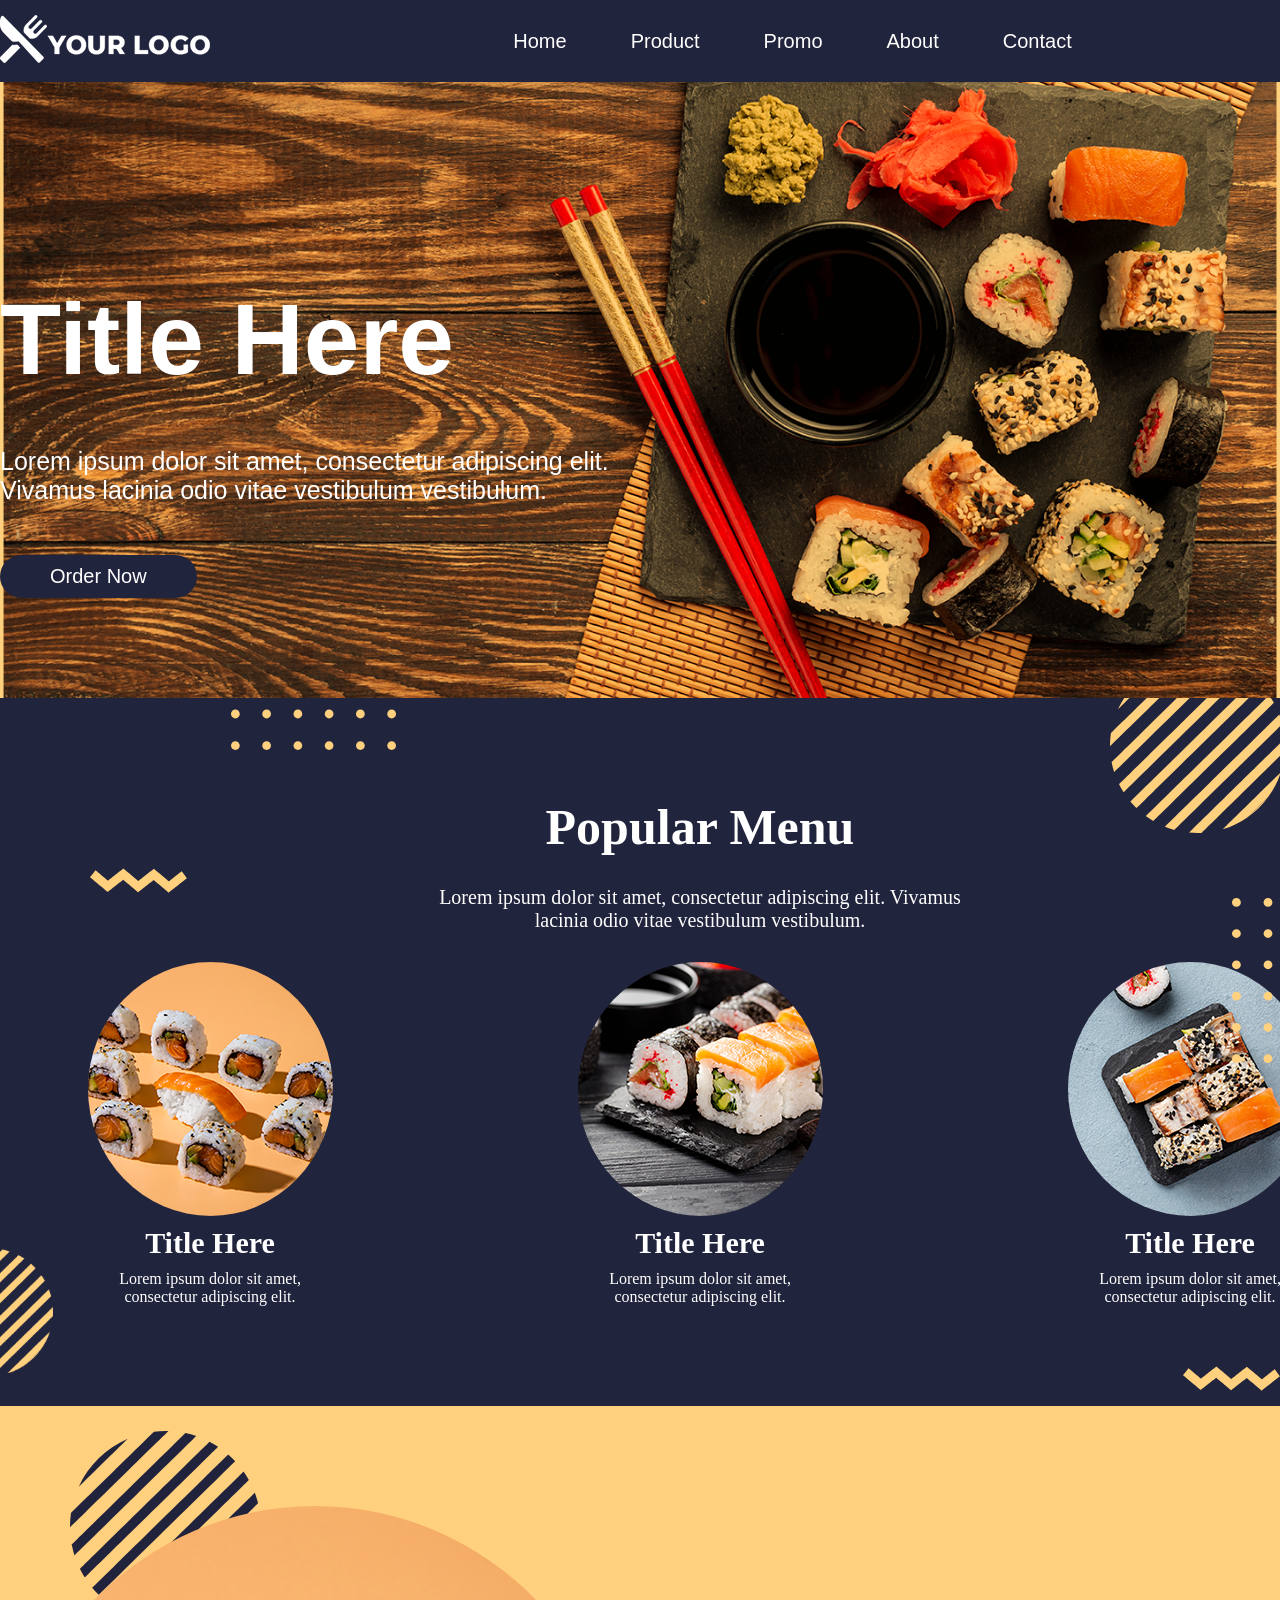
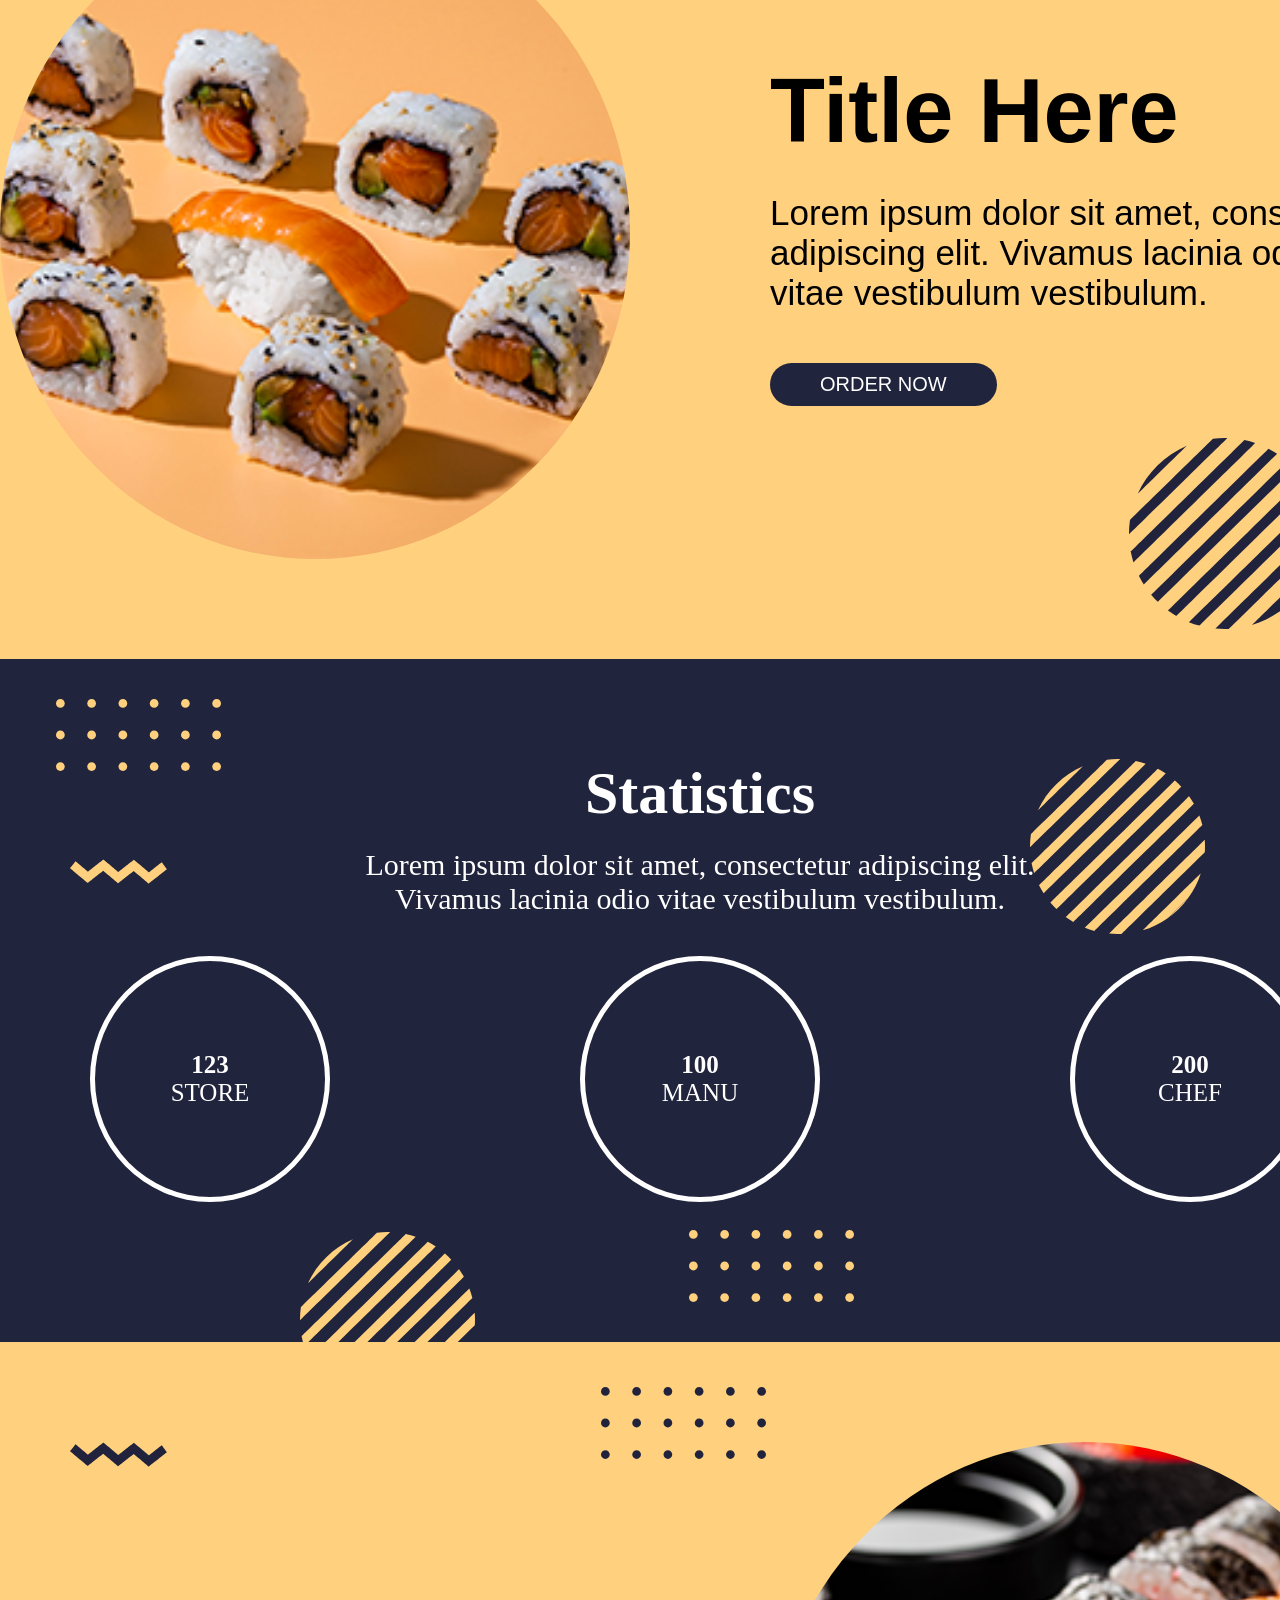
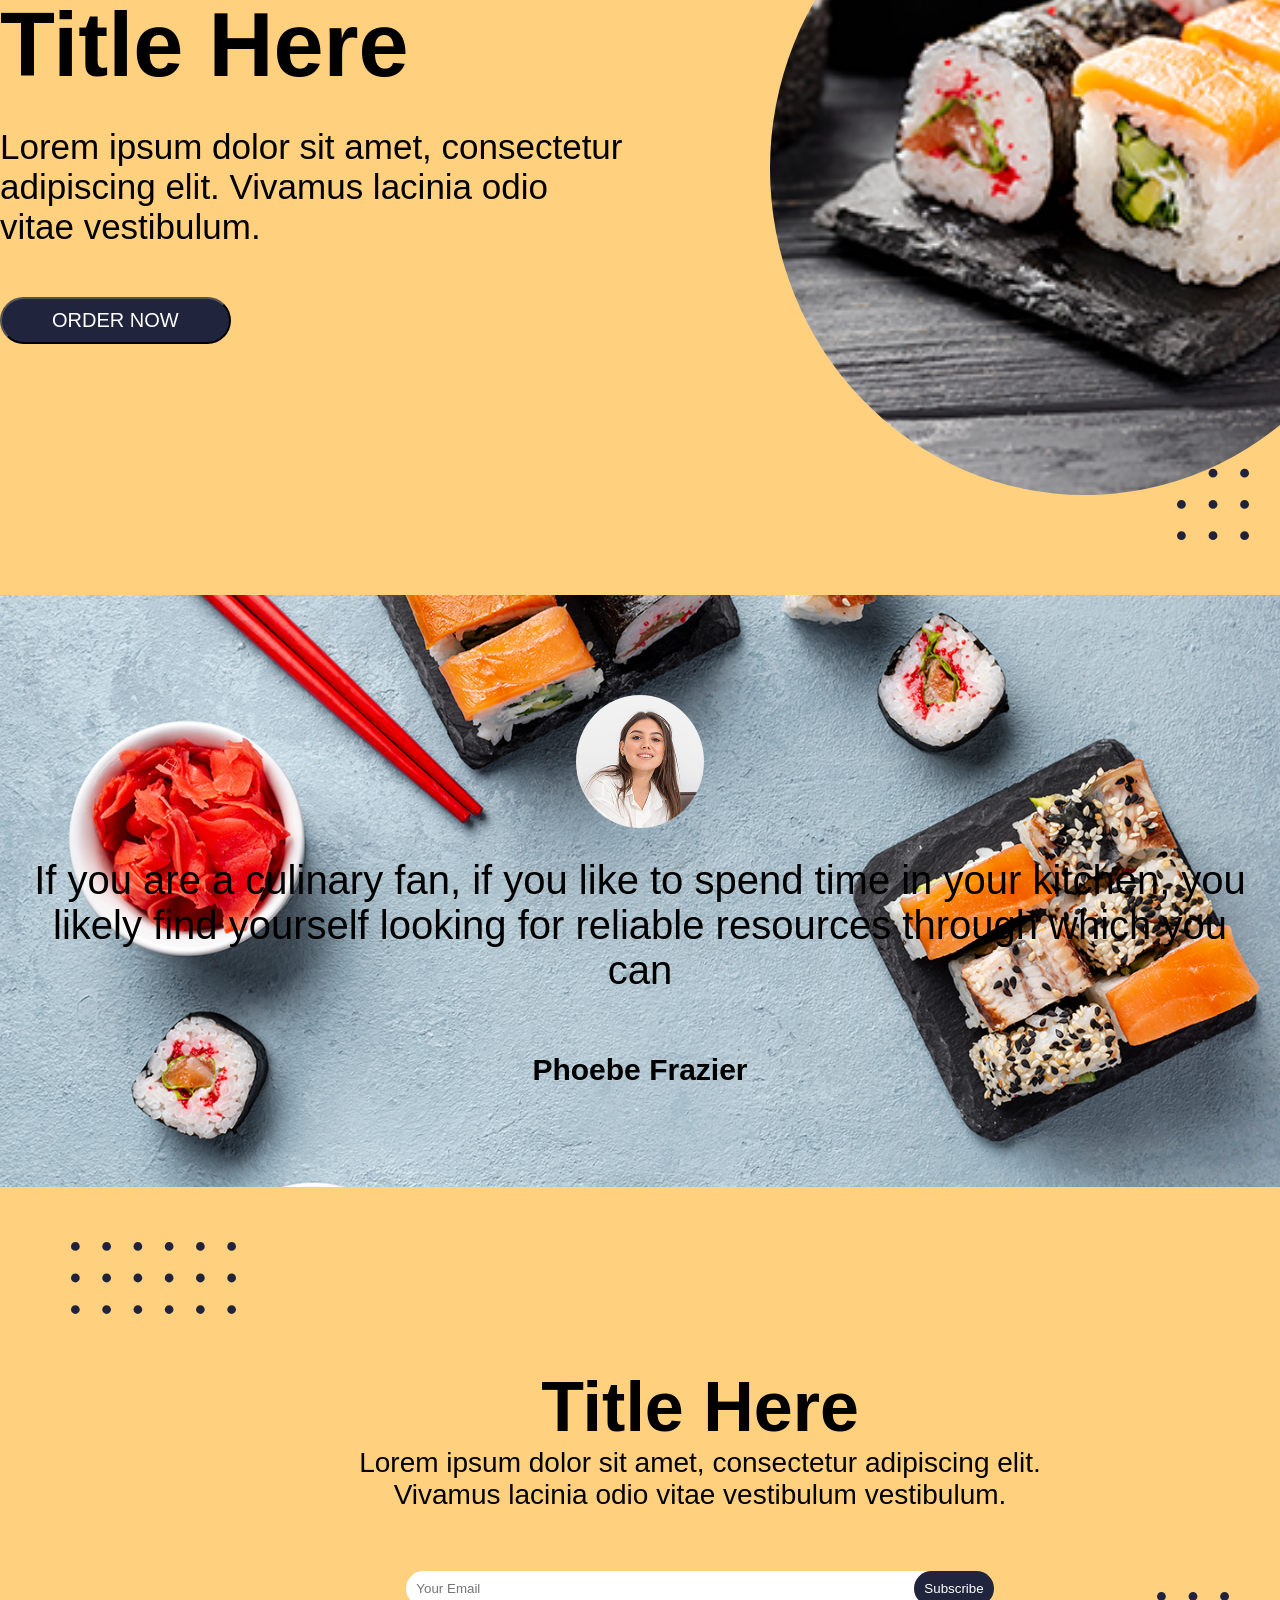
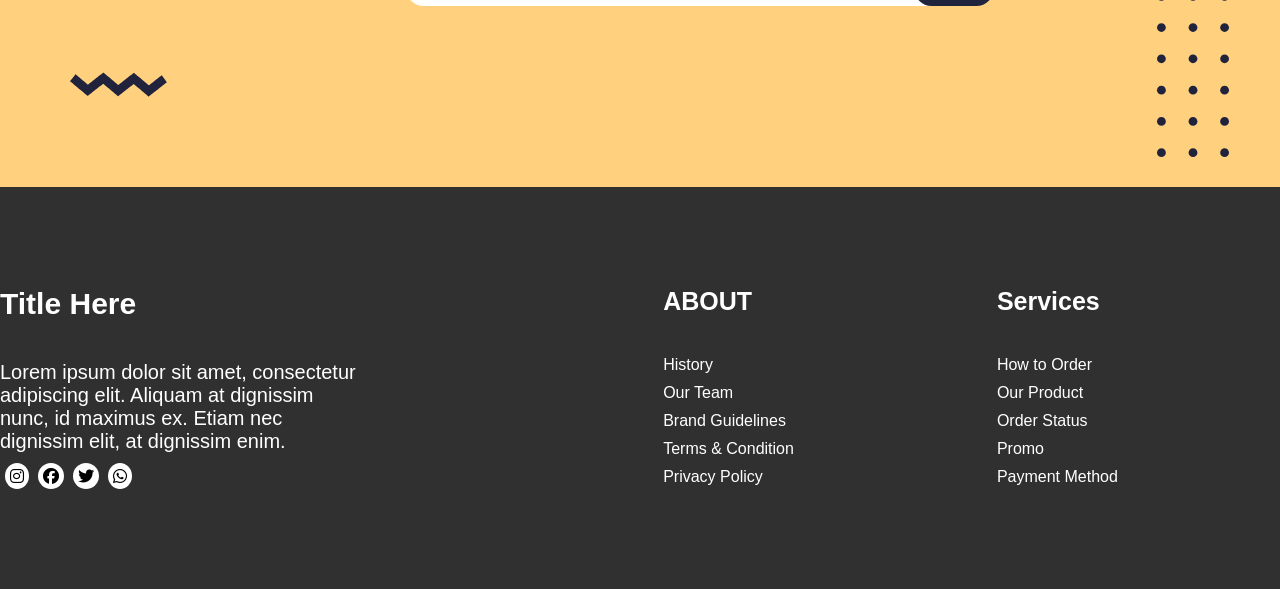
==== Krupal CSS/PSD/My Work/index.html @ 94597642 "Add" ====
<!DOCTYPE html>
<html lang="en">
<head>
    <meta charset="UTF-8">
    <meta name="viewport" content="width=device-width, initial-scale=1.0">
    <title>Document</title>
    <link rel="stylesheet" href="./style.css">
    <link rel="stylesheet" href="https://cdnjs.cloudflare.com/ajax/libs/font-awesome/6.4.0/css/all.min.css" integrity="sha512-iecdLmaskl7CVkqkXNQ/ZH/XLlvWZOJyj7Yy7tcenmpD1ypASozpmT/E0iPtmFIB46ZmdtAc9eNBvH0H/ZpiBw==" crossorigin="anonymous" referrerpolicy="no-referrer" />
    <link rel="stylesheet" href="https://cdnjs.cloudflare.com/ajax/libs/font-awesome/6.4.0/css/all.min.css" integrity="sha512-iecdLmaskl7CVkqkXNQ/ZH/XLlvWZOJyj7Yy7tcenmpD1ypASozpmT/E0iPtmFIB46ZmdtAc9eNBvH0H/ZpiBw==" crossorigin="anonymous" referrerpolicy="no-referrer" />
</head>
<body>

<section class="sec-one">
    <header>
        <div class="container">
            <nav class="navbar row jcs">
                <div class="logo">
                    <img src="img/Logo.png" alt="">
                </div>
                <div class="links">
                    <ul>
                        <li><a href="#">Home</a></li>
                        <li><a href="#">Product</a></li>
                        <li><a href="#">Promo</a></li>
                        <li><a href="#">About</a></li>
                        <li><a href="#">Contact</a></li>
                    </ul>
                </div>
                <div class="icon">
                    <i class="fa-solid fa-magnifying-glass"></i>
                </div>
            </nav>
        </div>
    </header>
        <div class="sec-one-taxt">
            <div class="container">
                <div>
                    <h1>Title Here</h1>
                </div>
                <div>
                    <p>Lorem ipsum dolor sit amet, consectetur adipiscing elit. Vivamus lacinia odio vitae vestibulum vestibulum. </p>
                </div>
                <div>
                    <button>Order Now</button>
                </div>
            </div>
        </div>
</section>
<section class="sec-two po-rel">
    <div>
        <img class="shape-1 po-ab" src="img/Shape 1.png" alt="">
    </div>
    <div>
        <img class="shape-2 po-ab" src="img/Shape 2.png" alt="">
    </div>
    <div>
        <img class="shape-3 po-ab" src="img/Shape 3.png" alt="">
    </div>
    <div>
        <img class="shape-4 po-ab" src="img/Shape 2.png" alt="">
    </div>
    <div>
        <img class="shape-5 po-ab" src="img/Shape 4.png" alt="">
    </div>
    <div>
        <img class="shape-6 po-ab" src="img/Shape 3.png" alt="">
    </div>
    <div class="container">
        <div class="sec-two-taxt">
            <div>
                <h2>Popular Menu</h2>
            </div>
            <div>
                <p>Lorem ipsum dolor sit amet, consectetur adipiscing elit. Vivamus lacinia odio vitae vestibulum vestibulum. </p>
            </div>
        </div>
        <div class="row jcs">
            <div class="col-30">
                <div class="sec-two-subtaxt">
                    <img src="img/Cart 1.png" alt="">
                    <h3>Title Here</h3>
                    <p>Lorem ipsum dolor sit amet, consectetur adipiscing elit.</p>
                </div>
            </div>
            <div class="col-30">
                <div class="sec-two-subtaxt">
                    <img src="img/Cart 2.png" alt="">
                    <h3>Title Here</h3>
                    <p>Lorem ipsum dolor sit amet, consectetur adipiscing elit.</p>
                </div>
            </div>
            <div class="col-30">
                <div class="sec-two-subtaxt">
                    <img src="img/Cart 3.png" alt="">
                    <h3>Title Here</h3>
                    <p>Lorem ipsum dolor sit amet, consectetur adipiscing elit.</p>
                </div>
            </div>
        </div>
    </div>
</section>
<section class="sec-three po-rel">
     <div>
        <img class="shape-1 po-ab" src="img/sec-3 shape 1.png" alt="">
    </div>
    <div>
        <img class="shape-2 po-ab" src="img/sec-3 shape 2.png" alt="">
    </div>
    <div>
        <img class="shape-3 po-ab" src="img/sec-3 shape 1.png" alt="">
    </div>
    <div>
        <img class="shape-4 po-ab" src="img/sec-3 shape 2.png" alt="">
    </div>
    <div>
        <img class="shape-5 po-ab" src="img/sec-3 shape 3.png" alt="">
    </div>
    <div class="container">
        <div class="sec-three-main">
            <div class="row jcs align">
                <div class="col-45">
                    <img src="img/Cart 1.png" alt="">
                </div>
                <div class="col-45">
                    <div class="sec-three-taxt">
                        <h3>Title Here</h3>
                        <p>Lorem ipsum dolor sit amet, consectetur adipiscing elit. Vivamus lacinia odio vitae vestibulum vestibulum. </p>
                        <button>ORDER NOW</button>
                    </div>
                </div>
            </div>
        </div>
    </div>
</section>
<section class="sec-four po-rel">
    <div>
        <img class="shape-1 po-ab" src="img/Shape 1.png" alt="">
    </div>
    <div>
        <img class="shape-2 po-ab" src="img/Shape 2.png" alt="">
    </div>
    <div>
        <img class="shape-3 po-ab" src="img/Shape 3.png" alt="">
    </div>
    <div>
        <img class="shape-4 po-ab" src="img/Shape 1.png" alt="">
    </div>
    <div>
        <img class="shape-5 po-ab" src="img/Shape 3.png" alt="">
    </div>
    <div class="container">
        <div class="sec-four-main">
            <div class="sec-four-tatx">
                <h3>Statistics</h3>
                <p>Lorem ipsum dolor sit amet, consectetur adipiscing elit. Vivamus lacinia odio vitae vestibulum vestibulum.</p>
            </div>
            <div class="row jcs">
                <div class="col-30">
                    <div class="box-1">
                        <h4>123</h4>
                        <p>STORE</p>
                    </div>
                </div>
                <div class="col-30">
                    <div class="box-1">
                        <h4>100</h4>
                        <p>MANU</p>
                    </div>
                </div>
                <div class="col-30">
                    <div class="box-1">
                        <h4>200</h4>
                        <p>CHEF</p>
                    </div>
                </div>
            </div>
        </div>
    </div>
</section>
<section class="sec-five po-rel">
     <div>
        <img class="shape-1 po-ab" src="img/sec-3 Shape 3.png " alt="">
     </div>
     <div>
        <img class="shape-2 po-ab" src="img/sec-3 Shape 1.png" alt="">
     </div>
     <div>
        <img class="shape-3 po-ab" src="img/sec-3 Shape 2.png" alt="">
     </div>
     <div>
        <img class="shape-4 po-ab" src="img/sec-3 Shape 1.png" alt="">
     </div>
     <div>
        <img class="shape-5 po-ab" src="img/sec- 5 Shape.png" alt="">
     </div> 
    <div class="container">
        <div class="sec-five-main">
            <div class="row jcs align">
                <div class="col-45">
                    <div class="sec-five-taxt">
                        <div>
                            <h4>Title Here</h4>
                        </div>
                        <div>
                            <p>Lorem ipsum dolor sit amet, consectetur adipiscing elit. Vivamus lacinia odio vitae vestibulum.</p>
                        </div>
                        <div>
                            <button>ORDER NOW</button>
                        </div>
                    </div>
                </div>
                <div class="col-45">
                        <img src="img/Cart 2.png" alt="">
                    </div>
                </div>
            </div>
        </div>
    </div>
</section>
<section class="sec-six">
        <div class="cart-5">
            <div>
                <img src="img/sec-6 img.png" alt="">
            </div>
            <div class="sec-six-taxt">
                <div>
                    <p>If you are a culinary fan, if you like to spend time in your kitchen, you likely find yourself looking for reliable resources through which you can</p>
                </div>
                <div>
                    <h4>Phoebe Frazier</h4>
                </div>
            </div>
        </div>
</section>
<section class="sec-seven po-rel">
    <div>
        <img class="shape-1 po-ab" src="img/sec- 5 Shape.png" alt="">
    </div>
    <div>
        <img class="shape-2 po-ab" src="img/sec-3 Shape 3.png" alt="">
    </div>
    <div>
        <img class="shape-3 po-ab" src="img/sec-3 Shape 1.png" alt="">
    </div>
    <div>
        <img class="shape-4 po-ab" src="img/sec-3 Shape 2.png" alt="">
    </div>
    <div>
        <img class="shape-5 po-ab" src="img/sec-3 Shape 1.png" alt="">
    </div>
    <div class="container">
        <div class="cart-6">
            <div class="sec-seven-taxt">
                <h4>Title Here</h4>
            </div>
            <div class="sec-seven-taxt">
                <p>Lorem ipsum dolor sit amet, consectetur adipiscing elit. Vivamus lacinia odio vitae vestibulum vestibulum.</p>
            </div>
            <div class="input">
                <div>
                    <input placeholder="Your Email" type="email" name="" id="">
                    <button>Subscribe</button>
                </div>
            </div>
        </div>
    </div>
</section>
<footer>
    <div class="container">
        <div class="main-text-3">
            <div class="row">
                <div class="col-40">
                    <h3>Title Here</h3>
                    <p>Lorem ipsum dolor sit amet, consectetur adipiscing elit. Aliquam at dignissim nunc, id maximus ex. Etiam nec dignissim elit, at dignissim enim. </p>
                    <i class="fa-brands fa-instagram"></i>
                    <i class="fa-brands fa-facebook"></i>
                    <i class="fa-brands fa-twitter"></i>
                    <i class="fa-brands fa-whatsapp"></i>
                </div>
                <div class="sec-nine-subtext row jcs">
                    <div>
                        <h3>ABOUT</h3>
                        <ul>
                            <li><a href="#">History</a></li>
                            <li><a href="#">Our Team</a></li>
                            <li><a href="#">Brand Guidelines</a></li>
                            <li><a href="#">Terms & Condition</a></li>
                            <li><a href="#">Privacy Policy</a></li>
                        </ul>
                    </div>
                    <div>
                        <h3>Services</h3>
                        <ul>
                            <li><a href="#">How to Order</a></li>
                            <li><a href="#">Our Product</a></li>
                            <li><a href="#">Order Status</a></li>
                            <li><a href="#">Promo</a></li>
                            <li><a href="#">Payment Method</a></li>
                        </ul>
                    </div>
                    <div>
                        <h3>Other</h3>
                        <ul>
                            <li><a href="#">Contect Us</a></li>
                            <li><a href="#">Help</a></li>
                            <li><a href="#">Privacy</a></li>
                        </ul>
                    </div>
                </div>
            </div>
        </div>
    </div>
</footer>
</body>
</html>
---- Krupal CSS/PSD/My Work/style.css ----
*{
    margin: 0;
    padding: 0;
}
  @import url('https://fonts.googleapis.com/css2?family=Montserrat:wght@100&display=swap');
  
.container{
    width: 1400px;
    margin: 0 auto;
    /* border: solid 1px; */
}
header{
    background-color: #21243d;
}
.navbar{
    padding: 15px 0;
    align-items: center;
}
.sec-one{
    background-image: url(img/Main\ BG\ Img.png);
    background-size: cover;
}
.po-rel{
    position: relative;
}
.po-ab{
    position: absolute;
}
.col-30{
    width: 30%;
}
.col-45{
    width: 45%;
}
.row{
    display: flex;
}
.jcs{
    justify-content: space-between;
}
.align{
    align-items: center;
}
.links ul li{
    display: inline-block;
    margin: 0 30px;
}
.links a{
    text-decoration: none;
    font-size: 20px;
    color: white;
}
.icon i{
    font-size: 25px;
    color: white;
}
.sec-one-taxt{
    padding: 100px 0;
}
.sec-one-taxt h1 {
    padding: 100px 0 50px 0;
    font-size: 100px;
    color: white;
    font-family: 'Montserrat', sans-serif;
    font-weight: 600;
}
.sec-one-taxt p{
    padding: 0 0 50px 0;
    width: 50%;
    font-size: 25px;
    color: white;
    font-family: 'Montserrat', sans-serif;
}
.sec-one-taxt button{
    padding: 10px 50px;
    background-color: #21243d;
    font-size: 20px;
    color: white;
    border-radius: 100px;
    border: none;
}
.sec-two{
    background-color: #21243d;
}
.sec-two{
    padding: 100px 0;
}
.sec-two-taxt h2{
    text-align: center;
    font-size: 50px;
    color: white;
}
.sec-two-taxt p{
    padding: 30px 0;
    text-align: center;
    font-size: 20px;
    color: white;
    width: 40%;
    margin: 0 auto;
}
.sec-two-subtaxt img{
    border-radius: 70%;
    display: block;
    margin: 0 auto;
}
.sec-two-subtaxt h3{
    font-size: 30px;
    padding: 10px 0;
    color: white;
    text-align: center;
}
.sec-two-subtaxt p{
    color: white;
    width:  60%;
    margin: 0 auto;
    text-align: center;
}
.sec-three{
    background-color: #ffd17e;
}
.sec-three-main{
    padding: 100px 0;
}
.col-45 img{
    display: block;
    margin: 0 auto;
    width: 100%;
    border-radius: 50%;
}
.sec-three h3{
    font-family: 'Montserrat', sans-serif;
    font-size: 90px;
    margin: 0 0 30px 0;
}
.sec-three p{
    font-family: 'Montserrat', sans-serif;
    margin: 0 0 50px 0;
    font-size: 35px;
}
.sec-three-taxt button{
    padding: 10px 50px;
    background-color: #21243d;
    font-size: 20px;
    color: white;
    border-radius: 100px;
    border: none;
} 
.sec-four{
    background-color: #21243d;
}
.sec-four-main{
    padding: 100px 0;
}
.sec-four-tatx h3{
    margin: 0 0 20px 0;
    font-size: 60px;
    text-align: center;
    color: white;
}
.sec-four-tatx p {
    font-size: 30px;
    text-align: center;
    color: white;
    width: 50%;
    margin: 0 auto;
}
.box-1{
    border: solid 5px white ;
    padding: 90px 70px ;
    margin: 40px 90px;
    border-radius: 50%;
    color: white;
    font-size: 25px;
    text-align: center;
} 
.sec-five{
    background-color: #ffd17e;
}
.sec-five-main{
    padding: 100px 0;
}
.sec-five-taxt h4{
    font-family: 'Montserrat', sans-serif;
    font-size: 90px;
    margin: 0 0 30px 0;
}
.sec-five-taxt p{
    font-family: 'Montserrat', sans-serif;
     font-size: 35px;
     margin: 0 0 50px 0;
}
.sec-five-taxt button{
    padding: 10px 50px;
    background-color: #21243d;
    font-size: 20px;
    color: white;
    border-radius: 100px;
}
.sec-six{
    background:
    /* linear-gradient(
        rgba(63, 29, 234, 0.65)), */
        url(img/sec-6\ BG\ main.png);
    background-size: cover;
}
.cart-5{
    padding: 100px  0;
}
.cart-5 img{
    display: block;
    border-radius: 90%;
    width: 10%;
    margin: 0 auto;
}
.sec-six-taxt p{
    font-family: 'Montserrat', sans-serif;
    font-size: 40px;
    text-align: center;
    padding: 30px 20px;
}
.sec-six-taxt h4{
    font-size: 30px;
    font-family: 'Montserrat', sans-serif;
    padding: 30px 0 0 0;
    text-align: center;
}
.sec-seven{
    height: 600px;
    background-color:#ffd17e ;
}
.cart-6{
    padding: 100px 0;
}
.sec-seven-taxt h4{
    font-size: 70px;
    margin: 80px 0 0 0 ;
    font-family: 'Montserrat', sans-serif;
    text-align: center;
}
.sec-seven-taxt p{
    width: 50%;
    font-family: 'Montserrat', sans-serif;
    margin: 0 auto;
    padding: 0 0 30px 0;
    text-align: center;
    font-size: 28px ;
}
.input{
    width: 60%;
    margin: 0 auto;
    text-align: center;
    padding: 30px 0;
}
.input button{
    border-radius: 20px 20px 20px 20px ;
    margin-left: -20px;
    padding: 10px;
    background-color: #21243d;
    border: none;
    color: white;
}
.input input{
    padding: 10px ;
    width: 60%;
    border-radius: 20px 0 0 20px;
    border: none;
    outline: none;
    background-color: #fff;
}
.col-40{
    width: 90%;
}
.main-text-3{
    width: 100%;
}
.sec-nine-subtext{
    width: 100%;
}
footer{
    background-color: #303030;
}
.main-text-3{
    padding: 100px 0;
    display: flex;
    justify-content: center;
}
.main-text-3 h3{
    font-size: 30px;
    margin: 0 0 30px 0;
    color: white;
    font-family: 'Oswald', sans-serif;
}
.main-text-3 p{
    color: white;
    padding: 10px 0 10px 0;
    width: 55%;
    font-size: 20px;
    font-family: 'Oswald', sans-serif;
}
.sec-nine-subtext ul li{
    list-style: none;
    padding: 10px 0 0 0;
}
li a{
    text-decoration: none;
    color: white;
    font-family: 'Oswald', sans-serif;  
}
.main-text-3 i{
    border-radius: 50%;
    background-color: white;
    padding: 5px;
    margin-left: 5px;
}
.sec-nine-subtext h3{
    font-size: 25px;
    color: white;
    font-family:'Oswald', sans-serif ;
    margin: 0 0 30px 0;
}
.sec-two{
    overflow: hidden;
}
.sec-two .shape-1{
    left: 230px;
    top: -20px;
}
.sec-two .shape-2{
    top: 170px;
    left: 90px;
}
.sec-two .shape-3{
    width: 10%;
    bottom:30px;
    left: -75px;
}
.sec-two .shape-4{
    right: 0;
    bottom: 15px;
}
.sec-two .shape-5{
    right: -25px;
    top: 200px;
}
.sec-two .shape-6{
    right: -5px;
    top: -40px;
}
.sec-three{
    overflow: hidden;
}
.col-45{
    z-index: 1;
}
.sec-three-main img{
    /* position: relative;  */
    z-index: 1;
}
.sec-three .shape-1{
    top: 25px;
    left: 70px;
}
.sec-three .shape-2{
    bottom: 35px;
    left: 25px;
}
.sec-three .shape-3{
    right: -40px;
    bottom: 30px;
}
.sec-three .shape-4{
    right: 40px;
    top: 40px;
}
.sec-three .shape-5{
    left: 825px;
    top: 55px;
}
.sec-fore{
    overflow: hidden;
}
.sec-four .shape-1{
    top: 40px;
    left: 55px;
}
.sec-four .shape-2{
    top: 200px;
    left: 70px;
}
.sec-four .shape-3{
    bottom: -65px;
    left: 300px;
}
.sec-four .shape-4{
    right: 425px;
    bottom: 40px;
}
.sec-four .shape-5{
   right: 75px;
   top: 100px;
}
.sec-five .shape-1{
    left: 70px;
    top: 100px;
}
.sec-five .shape-2{
    bottom: 60px;
    left: 475px;
}
.sec-five .shape-3{
    bottom: 55px;
    right: 30px;
}
.sec-five-main img{
    position: relative;
    z-index: 1;
}
.sec-five .shape-4{
    right: 100px;
    top: 30px;
}
.sec-five .shape-5{
    left: 600px;
    top: 45px;
}
.sec-seven{
    overflow: hidden;
}
.sec-seven .shape-1{
    top: 55px;
    left: 70px;
}
.sec-seven .shape-2{
    bottom: 90px;
    left: 70px;
}
.sec-seven .shape-3{
    width: 120px;
    bottom: 20px;
    left: 700px;
}
.sec-seven .shape-4{
    right: 50px;
    bottom: 30px;
}
.sec-seven .shape-5{
    top: 30px;
    right: -55px;
}
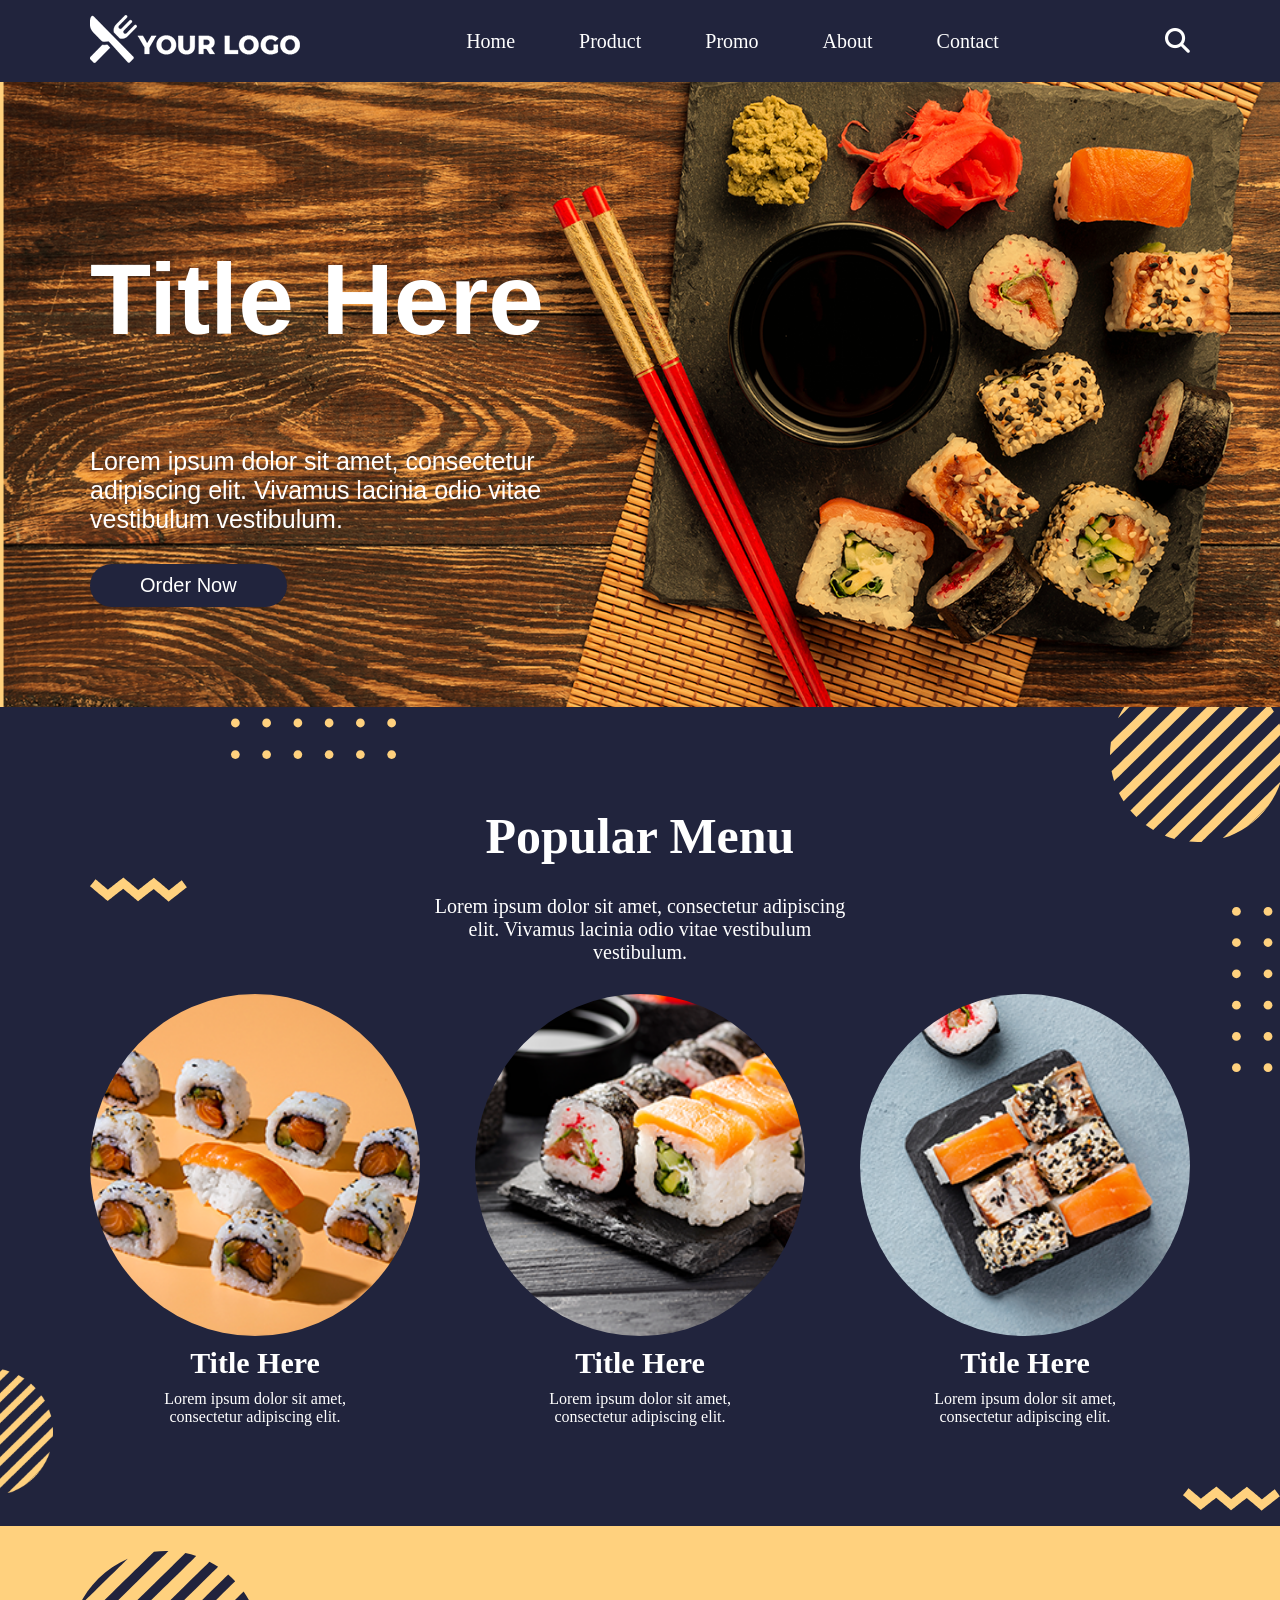
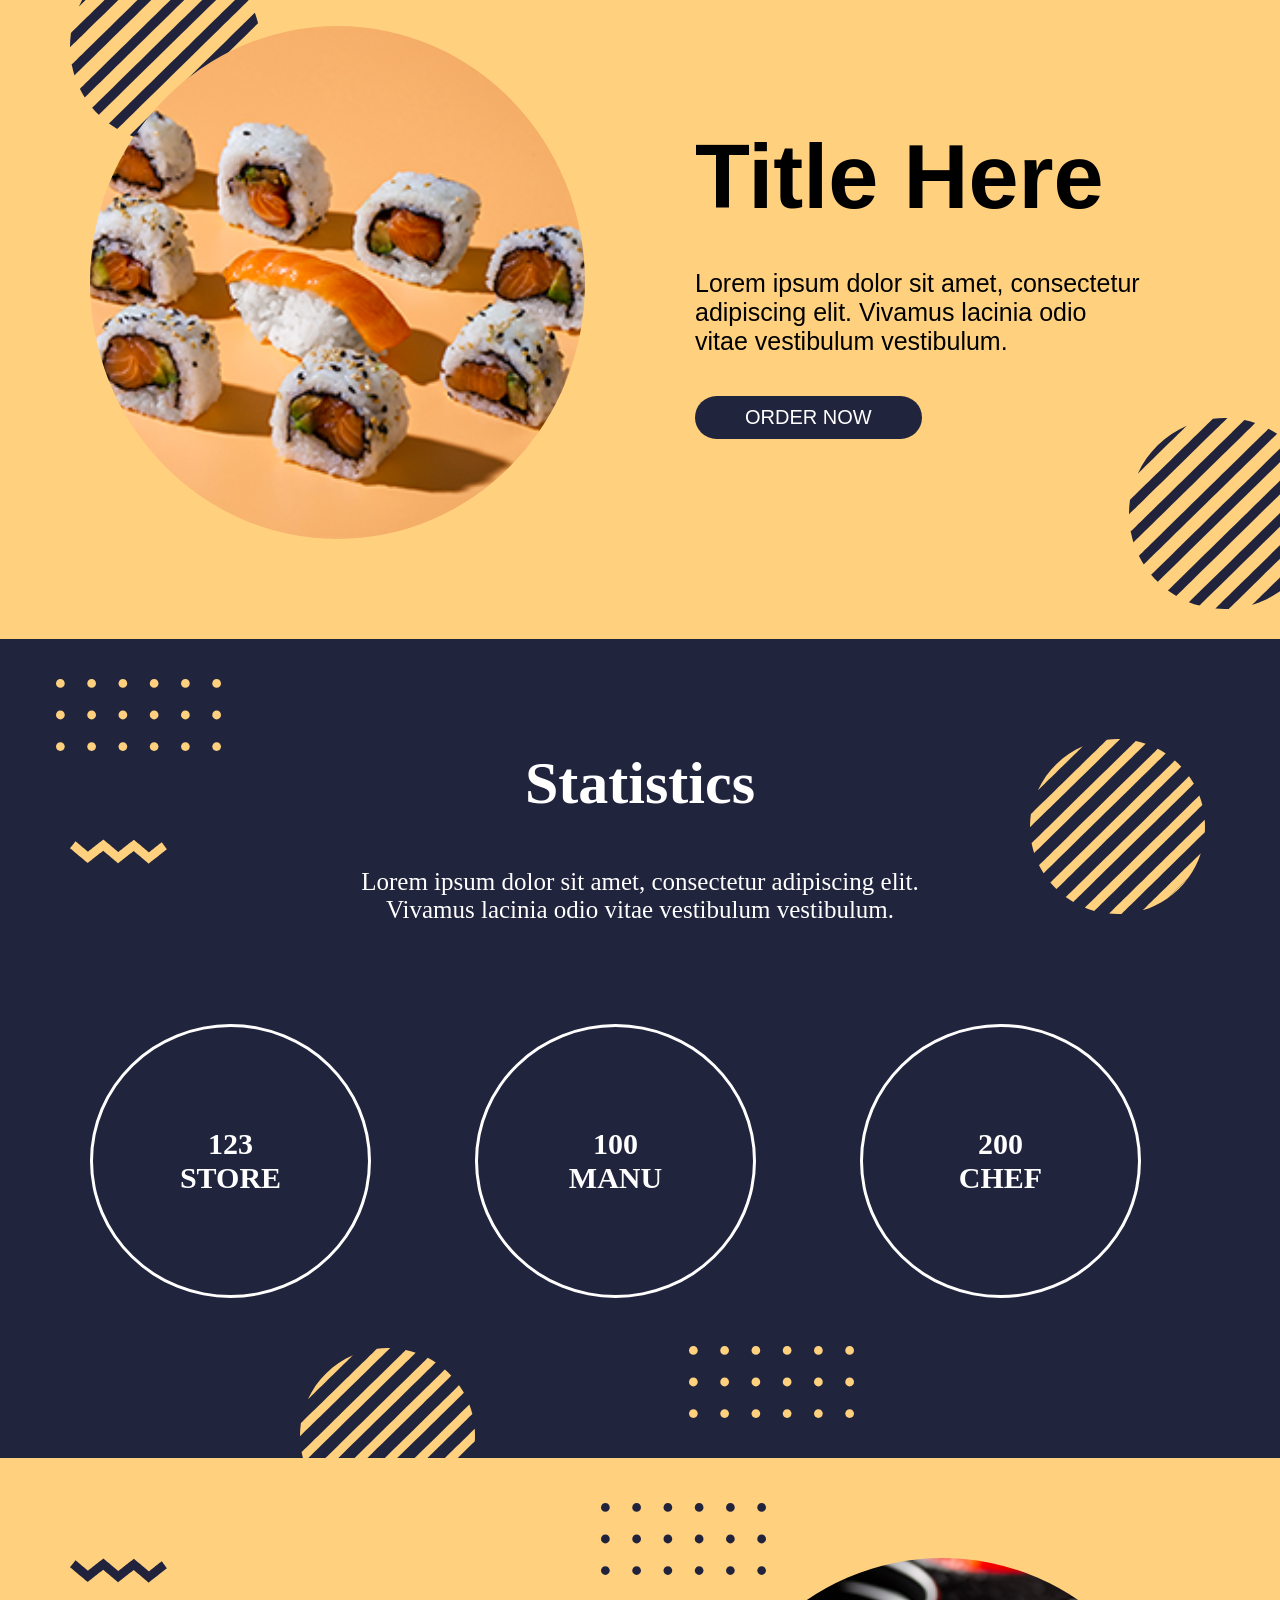
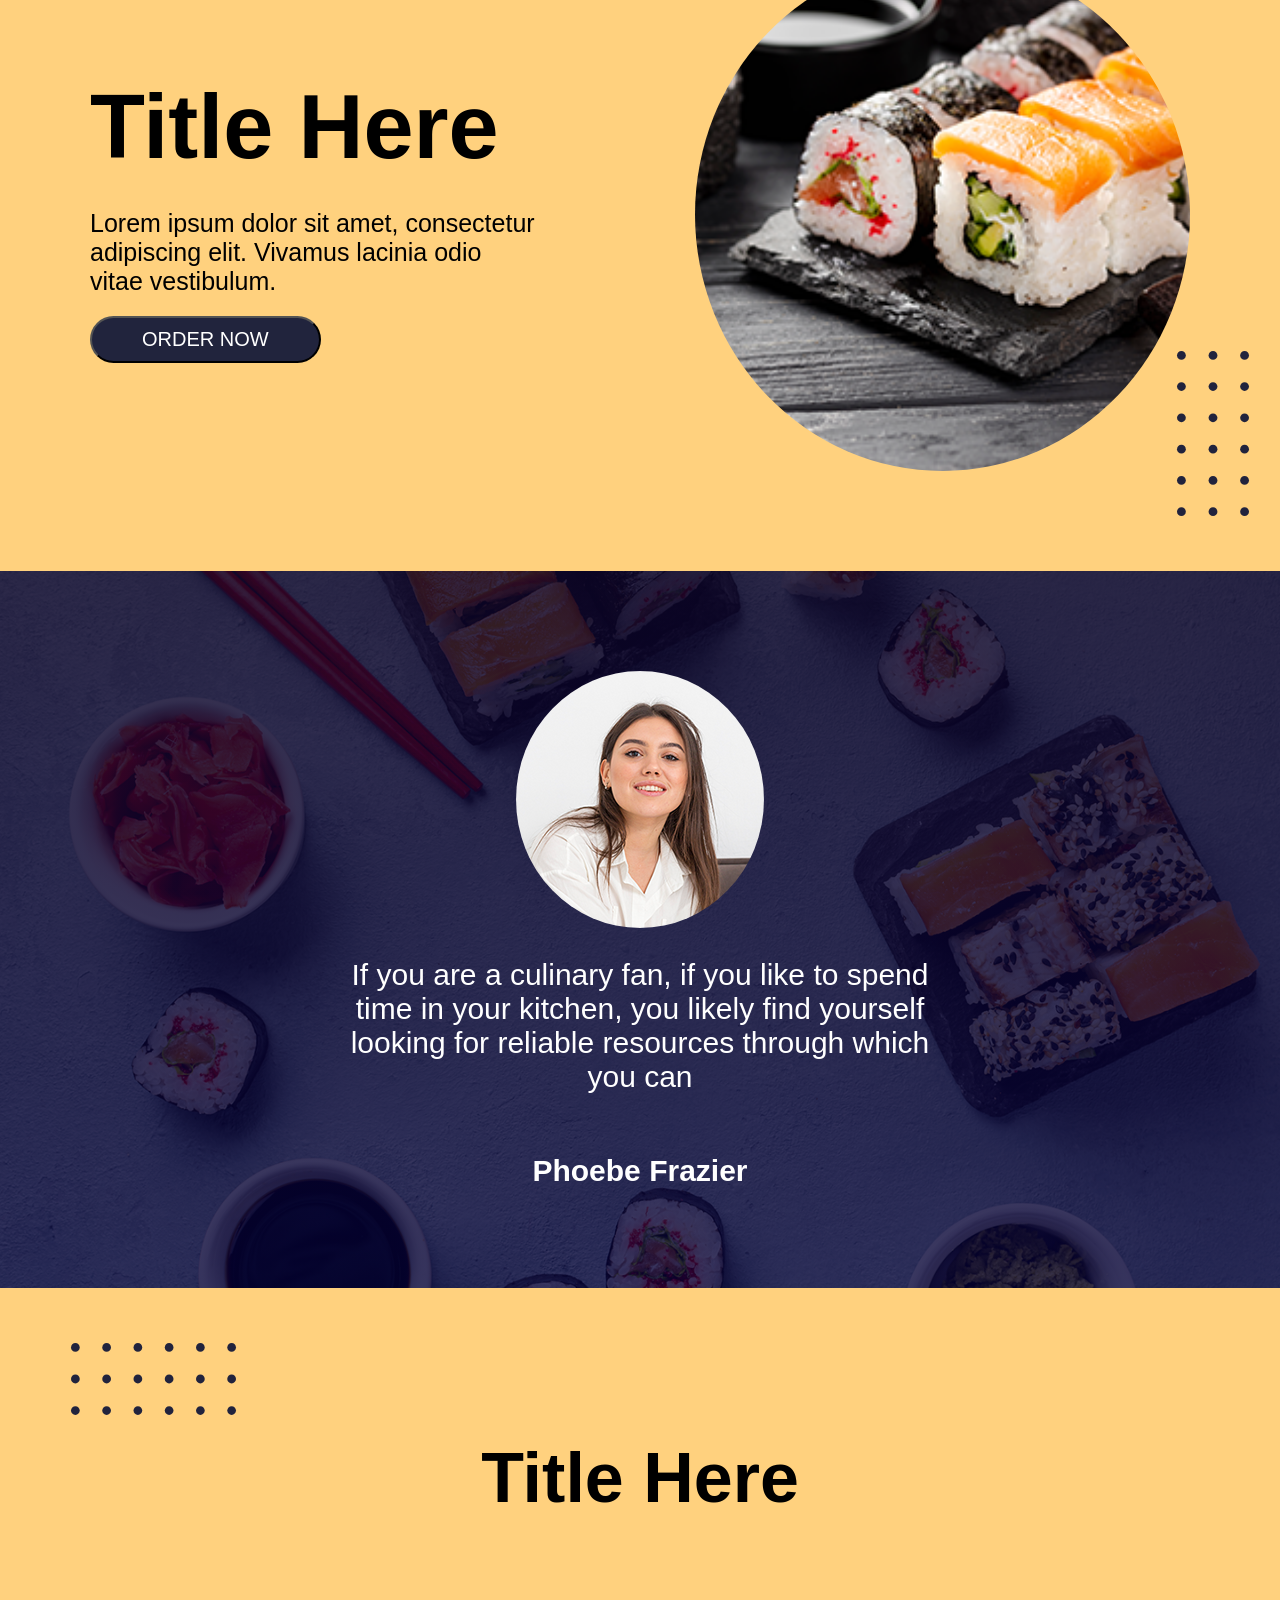
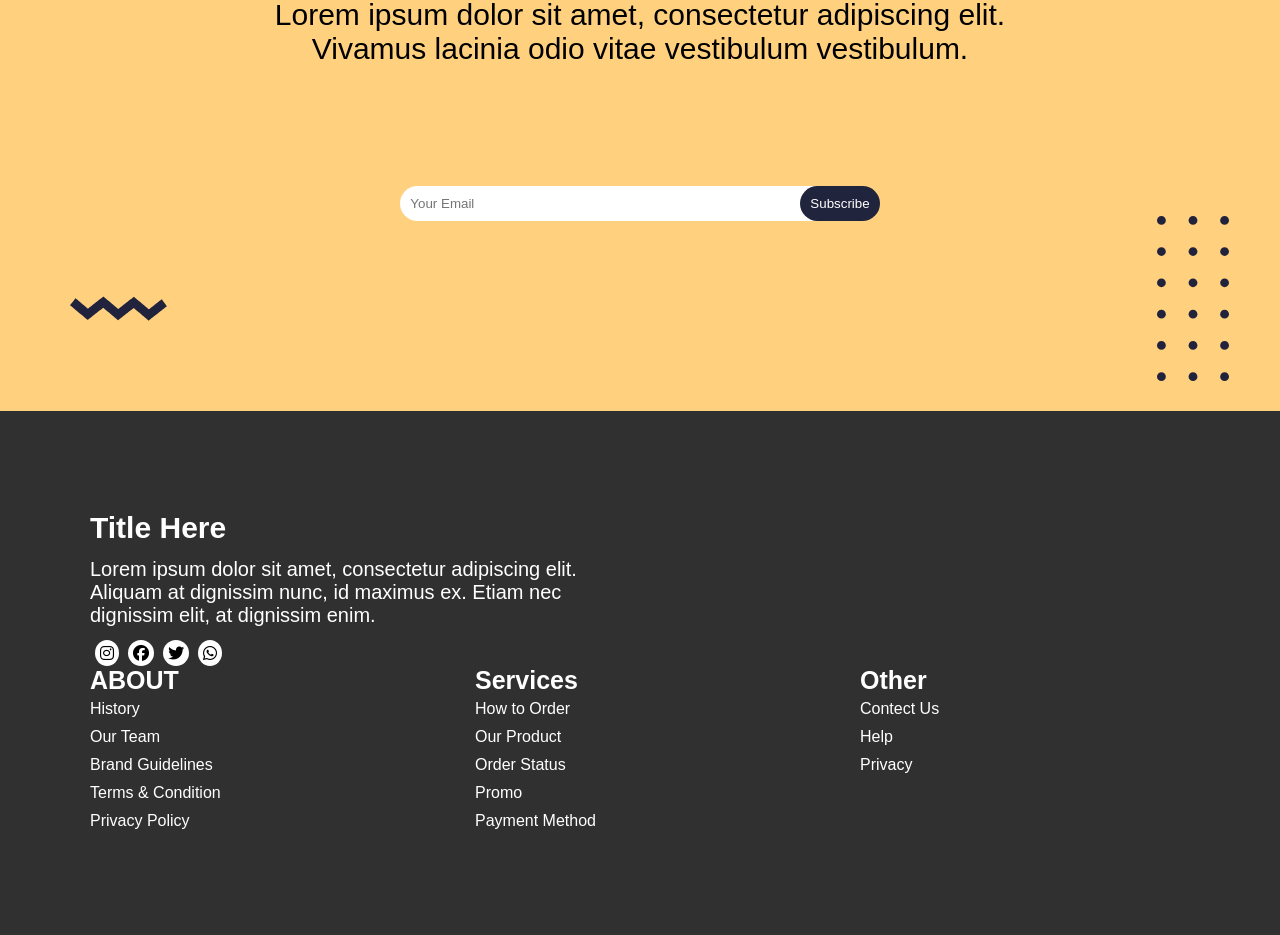
==== commit 3e04b575: "Add" ====
--- a/Krupal CSS/PSD/My Work/index.html
+++ b/Krupal CSS/PSD/My Work/index.html
@@ -154,23 +154,23 @@
                 <h3>Statistics</h3>
                 <p>Lorem ipsum dolor sit amet, consectetur adipiscing elit. Vivamus lacinia odio vitae vestibulum vestibulum.</p>
             </div>
-            <div class="row jcs">
+            <div class="row jcs"> 
                 <div class="col-30">
                     <div class="box-1">
-                        <h4>123</h4>
-                        <p>STORE</p>
+                        <h3>123</h3>
+                        <h3>STORE</h3>
                     </div>
                 </div>
                 <div class="col-30">
                     <div class="box-1">
-                        <h4>100</h4>
-                        <p>MANU</p>
+                        <h3>100</h3>
+                        <h3>MANU</h3>
                     </div>
                 </div>
                 <div class="col-30">
                     <div class="box-1">
-                        <h4>200</h4>
-                        <p>CHEF</p>
+                        <h3>200</h3>
+                        <h3>CHEF</h3>
                     </div>
                 </div>
             </div>
@@ -219,7 +219,7 @@
 </section>
 <section class="sec-six">
         <div class="cart-5">
-            <div>
+            <div class="sec-six-img">
                 <img src="img/sec-6 img.png" alt="">
             </div>
             <div class="sec-six-taxt">
@@ -269,7 +269,7 @@
     <div class="container">
         <div class="main-text-3">
             <div class="row">
-                <div class="col-40">
+                <div class="col-90">
                     <h3>Title Here</h3>
                     <p>Lorem ipsum dolor sit amet, consectetur adipiscing elit. Aliquam at dignissim nunc, id maximus ex. Etiam nec dignissim elit, at dignissim enim. </p>
                     <i class="fa-brands fa-instagram"></i>
@@ -277,34 +277,36 @@
                     <i class="fa-brands fa-twitter"></i>
                     <i class="fa-brands fa-whatsapp"></i>
                 </div>
-                <div class="sec-nine-subtext row jcs">
-                    <div>
-                        <h3>ABOUT</h3>
-                        <ul>
-                            <li><a href="#">History</a></li>
-                            <li><a href="#">Our Team</a></li>
-                            <li><a href="#">Brand Guidelines</a></li>
-                            <li><a href="#">Terms & Condition</a></li>
-                            <li><a href="#">Privacy Policy</a></li>
-                        </ul>
-                    </div>
-                    <div>
-                        <h3>Services</h3>
-                        <ul>
-                            <li><a href="#">How to Order</a></li>
-                            <li><a href="#">Our Product</a></li>
-                            <li><a href="#">Order Status</a></li>
-                            <li><a href="#">Promo</a></li>
-                            <li><a href="#">Payment Method</a></li>
-                        </ul>
-                    </div>
-                    <div>
-                        <h3>Other</h3>
-                        <ul>
-                            <li><a href="#">Contect Us</a></li>
-                            <li><a href="#">Help</a></li>
-                            <li><a href="#">Privacy</a></li>
-                        </ul>
+                <div class="sec-nine-subtext">
+                    <div class="row jcs">
+                        <div class="col-30">
+                            <h3>ABOUT</h3>
+                            <ul>
+                                <li><a href="#">History</a></li>
+                                <li><a href="#">Our Team</a></li>
+                                <li><a href="#">Brand Guidelines</a></li>
+                                <li><a href="#">Terms & Condition</a></li>
+                                <li><a href="#">Privacy Policy</a></li>
+                            </ul>
+                        </div>
+                        <div class="col-30">
+                            <h3>Services</h3>
+                            <ul>
+                                <li><a href="#">How to Order</a></li>
+                                <li><a href="#">Our Product</a></li>
+                                <li><a href="#">Order Status</a></li>
+                                <li><a href="#">Promo</a></li>
+                                <li><a href="#">Payment Method</a></li>
+                            </ul>
+                        </div>
+                        <div class="col-30">
+                            <h3>Other</h3>
+                            <ul>
+                                <li><a href="#">Contect Us</a></li>
+                                <li><a href="#">Help</a></li>
+                                <li><a href="#">Privacy</a></li>
+                            </ul>
+                        </div>
                     </div>
                 </div>
             </div>
--- a/Krupal CSS/PSD/My Work/style.css
+++ b/Krupal CSS/PSD/My Work/style.css
@@ -5,9 +5,8 @@
   @import url('https://fonts.googleapis.com/css2?family=Montserrat:wght@100&display=swap');
   
 .container{
-    width: 1400px;
-    margin: 0 auto;
-    /* border: solid 1px; */
+    width: 100%;
+    margin: 0 auto;
 }
 header{
     background-color: #21243d;
@@ -26,14 +25,18 @@
 .po-ab{
     position: absolute;
 }
+.col-90{
+    width: 100%;
+}
 .col-30{
-    width: 30%;
+    width: 100%;
 }
 .col-45{
-    width: 45%;
+    width: 100%;
 }
 .row{
     display: flex;
+    flex-wrap: wrap;
 }
 .jcs{
     justify-content: space-between;
@@ -58,14 +61,14 @@
     padding: 100px 0;
 }
 .sec-one-taxt h1 {
-    padding: 100px 0 50px 0;
+    padding: 60px 0;
     font-size: 100px;
     color: white;
     font-family: 'Montserrat', sans-serif;
     font-weight: 600;
 }
 .sec-one-taxt p{
-    padding: 0 0 50px 0;
+    padding: 30px 0;
     width: 50%;
     font-size: 25px;
     color: white;
@@ -102,6 +105,7 @@
     border-radius: 70%;
     display: block;
     margin: 0 auto;
+    width: 100%;
 }
 .sec-two-subtaxt h3{
     font-size: 30px;
@@ -130,11 +134,10 @@
 .sec-three h3{
     font-family: 'Montserrat', sans-serif;
     font-size: 90px;
-    margin: 0 0 30px 0;
 }
 .sec-three p{
     font-family: 'Montserrat', sans-serif;
-    margin: 0 0 50px 0;
+    margin: 40px 0;
     font-size: 35px;
 }
 .sec-three-taxt button{
@@ -152,7 +155,7 @@
     padding: 100px 0;
 }
 .sec-four-tatx h3{
-    margin: 0 0 20px 0;
+    margin: 10px 0;
     font-size: 60px;
     text-align: center;
     color: white;
@@ -161,18 +164,22 @@
     font-size: 30px;
     text-align: center;
     color: white;
-    width: 50%;
-    margin: 0 auto;
+    width: 52%;
+    padding: 40px 0;
+    margin: 0 auto;
+}
+.box-1 h3{
+    font-size: 30px;
+    color: white;
 }
 .box-1{
-    border: solid 5px white ;
-    padding: 90px 70px ;
-    margin: 40px 90px;
+    justify-content: space-between;
+    border: solid 3px white;
+    padding: 60px 45px;
+    margin: 0px 93px;
+    text-align: center;
     border-radius: 50%;
-    color: white;
-    font-size: 25px;
-    text-align: center;
-} 
+}
 .sec-five{
     background-color: #ffd17e;
 }
@@ -182,12 +189,12 @@
 .sec-five-taxt h4{
     font-family: 'Montserrat', sans-serif;
     font-size: 90px;
-    margin: 0 0 30px 0;
+    padding: 10px 0;
 }
 .sec-five-taxt p{
     font-family: 'Montserrat', sans-serif;
      font-size: 35px;
-     margin: 0 0 50px 0;
+     padding: 20px 0;
 }
 .sec-five-taxt button{
     padding: 10px 50px;
@@ -198,34 +205,38 @@
 }
 .sec-six{
     background:
-    /* linear-gradient(
-        rgba(63, 29, 234, 0.65)), */
+    linear-gradient(
+        rgba(12, 5, 41, 0.84), rgba(4, 1, 53, 0.785)),
         url(img/sec-6\ BG\ main.png);
     background-size: cover;
 }
 .cart-5{
     padding: 100px  0;
+}
+.sec-six-img{
+    width: 100%;
 }
 .cart-5 img{
     display: block;
     border-radius: 90%;
-    width: 10%;
     margin: 0 auto;
 }
 .sec-six-taxt p{
     font-family: 'Montserrat', sans-serif;
     font-size: 40px;
     text-align: center;
+    color: white;
     padding: 30px 20px;
 }
 .sec-six-taxt h4{
     font-size: 30px;
+    color: white;
     font-family: 'Montserrat', sans-serif;
     padding: 30px 0 0 0;
     text-align: center;
 }
 .sec-seven{
-    height: 600px;
+    /* height: 600px; */
     background-color:#ffd17e ;
 }
 .cart-6{
@@ -233,7 +244,7 @@
 }
 .sec-seven-taxt h4{
     font-size: 70px;
-    margin: 80px 0 0 0 ;
+    margin: 50px 0;
     font-family: 'Montserrat', sans-serif;
     text-align: center;
 }
@@ -241,13 +252,13 @@
     width: 50%;
     font-family: 'Montserrat', sans-serif;
     margin: 0 auto;
-    padding: 0 0 30px 0;
+    padding: 30px 0;
     text-align: center;
     font-size: 28px ;
 }
 .input{
     width: 60%;
-    margin: 0 auto;
+    margin: 60px auto;
     text-align: center;
     padding: 30px 0;
 }
@@ -260,16 +271,13 @@
     color: white;
 }
 .input input{
-    padding: 10px ;
+    padding: 10px;
     width: 60%;
     border-radius: 20px 0 0 20px;
     border: none;
     outline: none;
     background-color: #fff;
 }
-.col-40{
-    width: 90%;
-}
 .main-text-3{
     width: 100%;
 }
@@ -281,27 +289,24 @@
 }
 .main-text-3{
     padding: 100px 0;
-    display: flex;
-    justify-content: center;
 }
 .main-text-3 h3{
     font-size: 30px;
-    margin: 0 0 30px 0;
     color: white;
     font-family: 'Oswald', sans-serif;
 }
 .main-text-3 p{
     color: white;
-    padding: 10px 0 10px 0;
+    padding: 13px 0;
     width: 55%;
     font-size: 20px;
     font-family: 'Oswald', sans-serif;
 }
-.sec-nine-subtext ul li{
+.col-30 ul li{
     list-style: none;
-    padding: 10px 0 0 0;
-}
-li a{
+    padding: 5px 0;
+}
+.col-30 li a{
     text-decoration: none;
     color: white;
     font-family: 'Oswald', sans-serif;  
@@ -316,7 +321,6 @@
     font-size: 25px;
     color: white;
     font-family:'Oswald', sans-serif ;
-    margin: 0 0 30px 0;
 }
 .sec-two{
     overflow: hidden;
@@ -446,4 +450,48 @@
 .sec-seven .shape-5{
     top: 30px;
     right: -55px;
-}+}
+
+@media(min-width:1200px){
+    .container{
+        width: 1100px;
+    }
+    .col-30{
+        width: 30%;
+    } 
+    .col-45{
+        width: 45%;
+    }
+    .col-90{
+        width: 90%;
+    }
+    .box-1{
+        padding: 100px 55px;
+        margin: 60px 0px;
+        border-radius: 50%;
+        width: 50%;
+    }
+    .sec-three p{
+        width: 90%; 
+        font-size: 25px;        
+    }
+    .sec-four-tatx p{
+        width: 59%;
+        font-size: 25px;
+    }
+    .sec-five-taxt p {
+        width: 90%;
+        font-size: 25px;
+    }
+    .sec-six-taxt p{
+        width: 48%;
+        font-size: 30px;
+        text-align: center;
+        margin: 0 auto;
+    }
+    .sec-seven-taxt p{
+        width: 75%;
+        font-size: 30px;    
+    }
+    
+} 
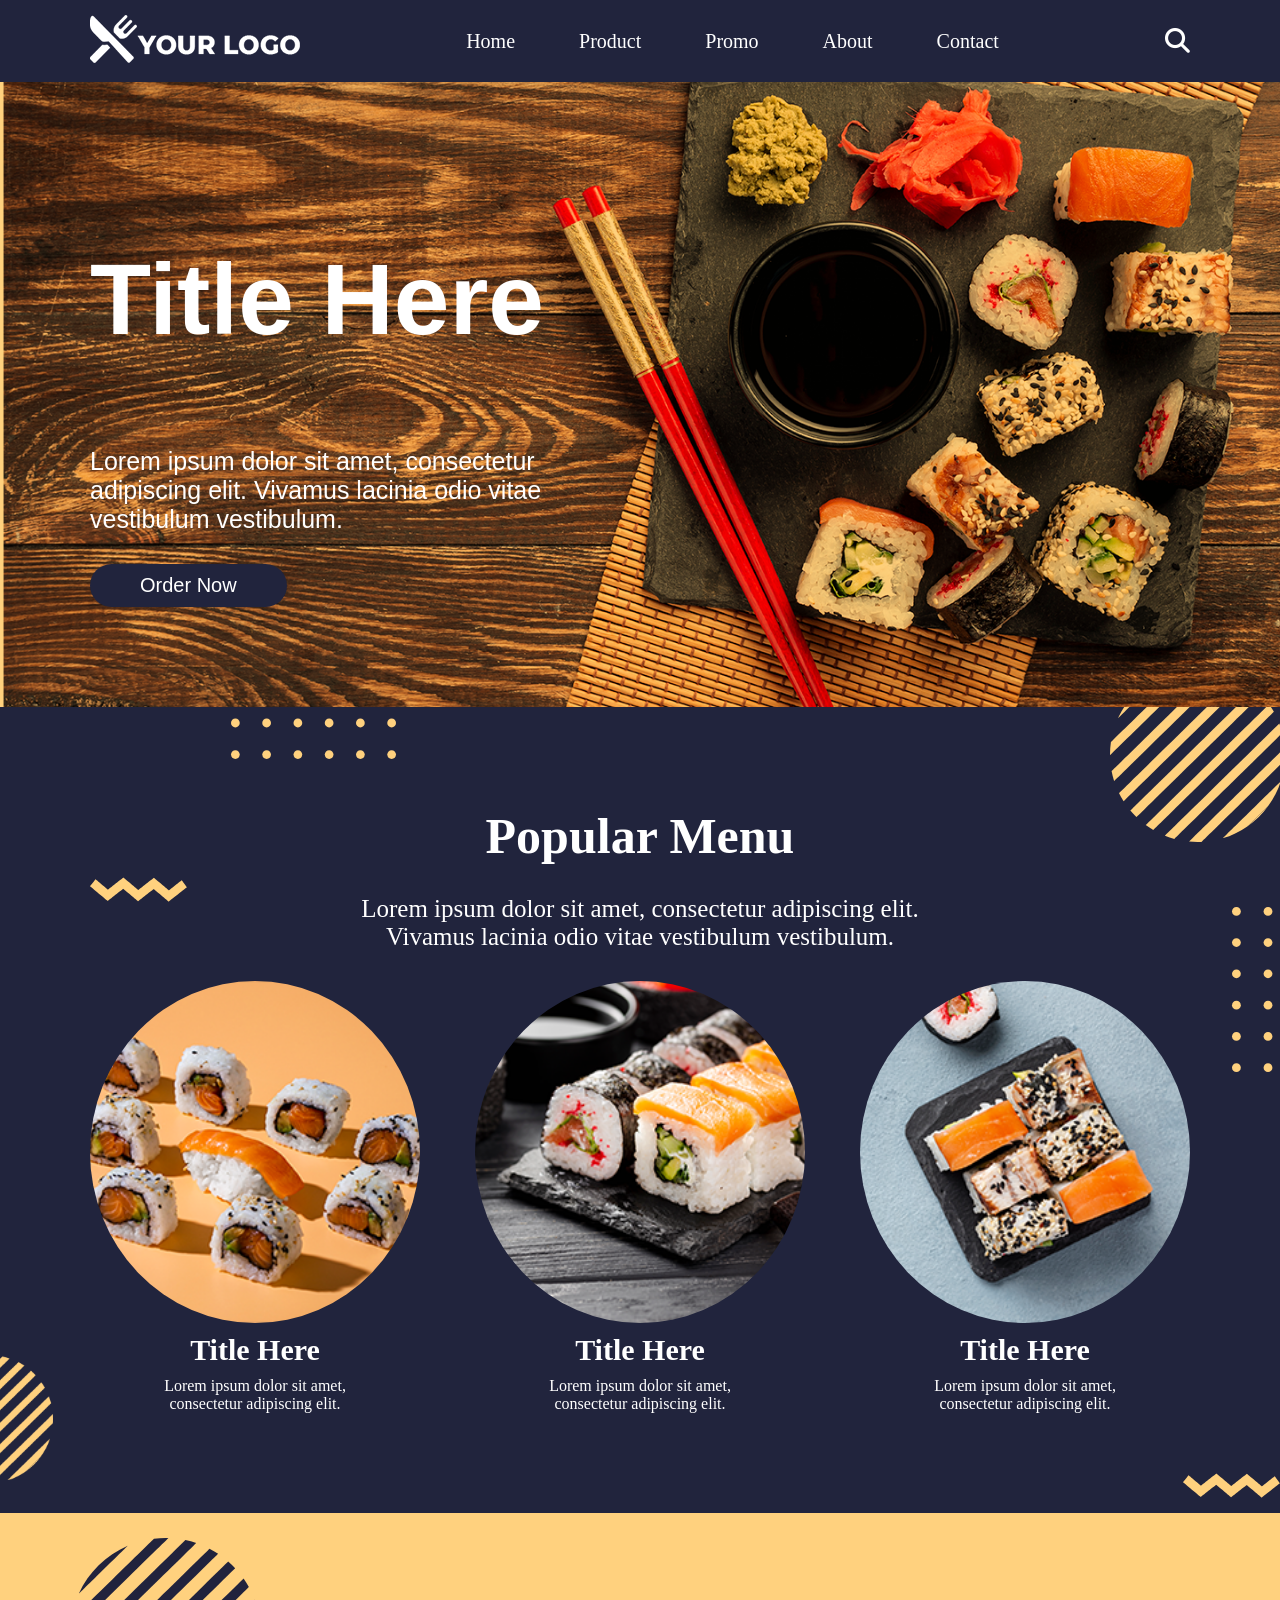
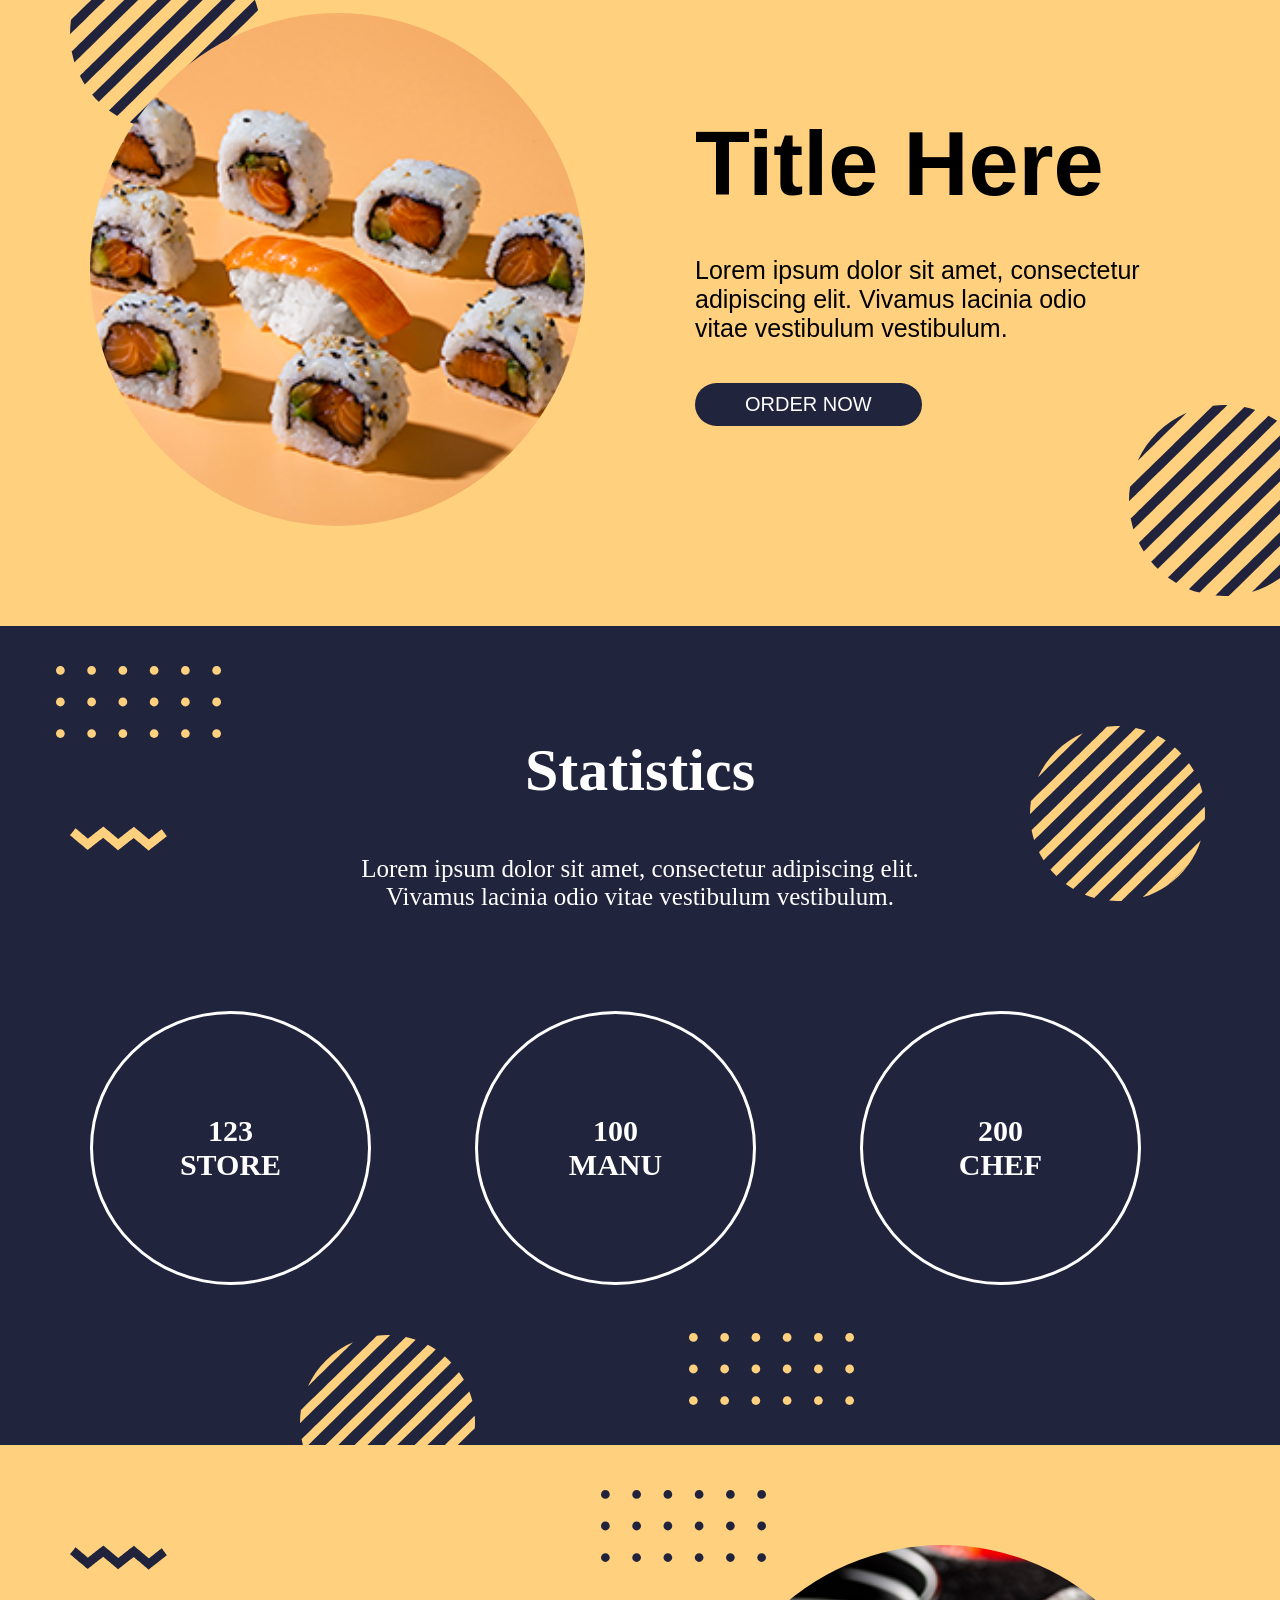
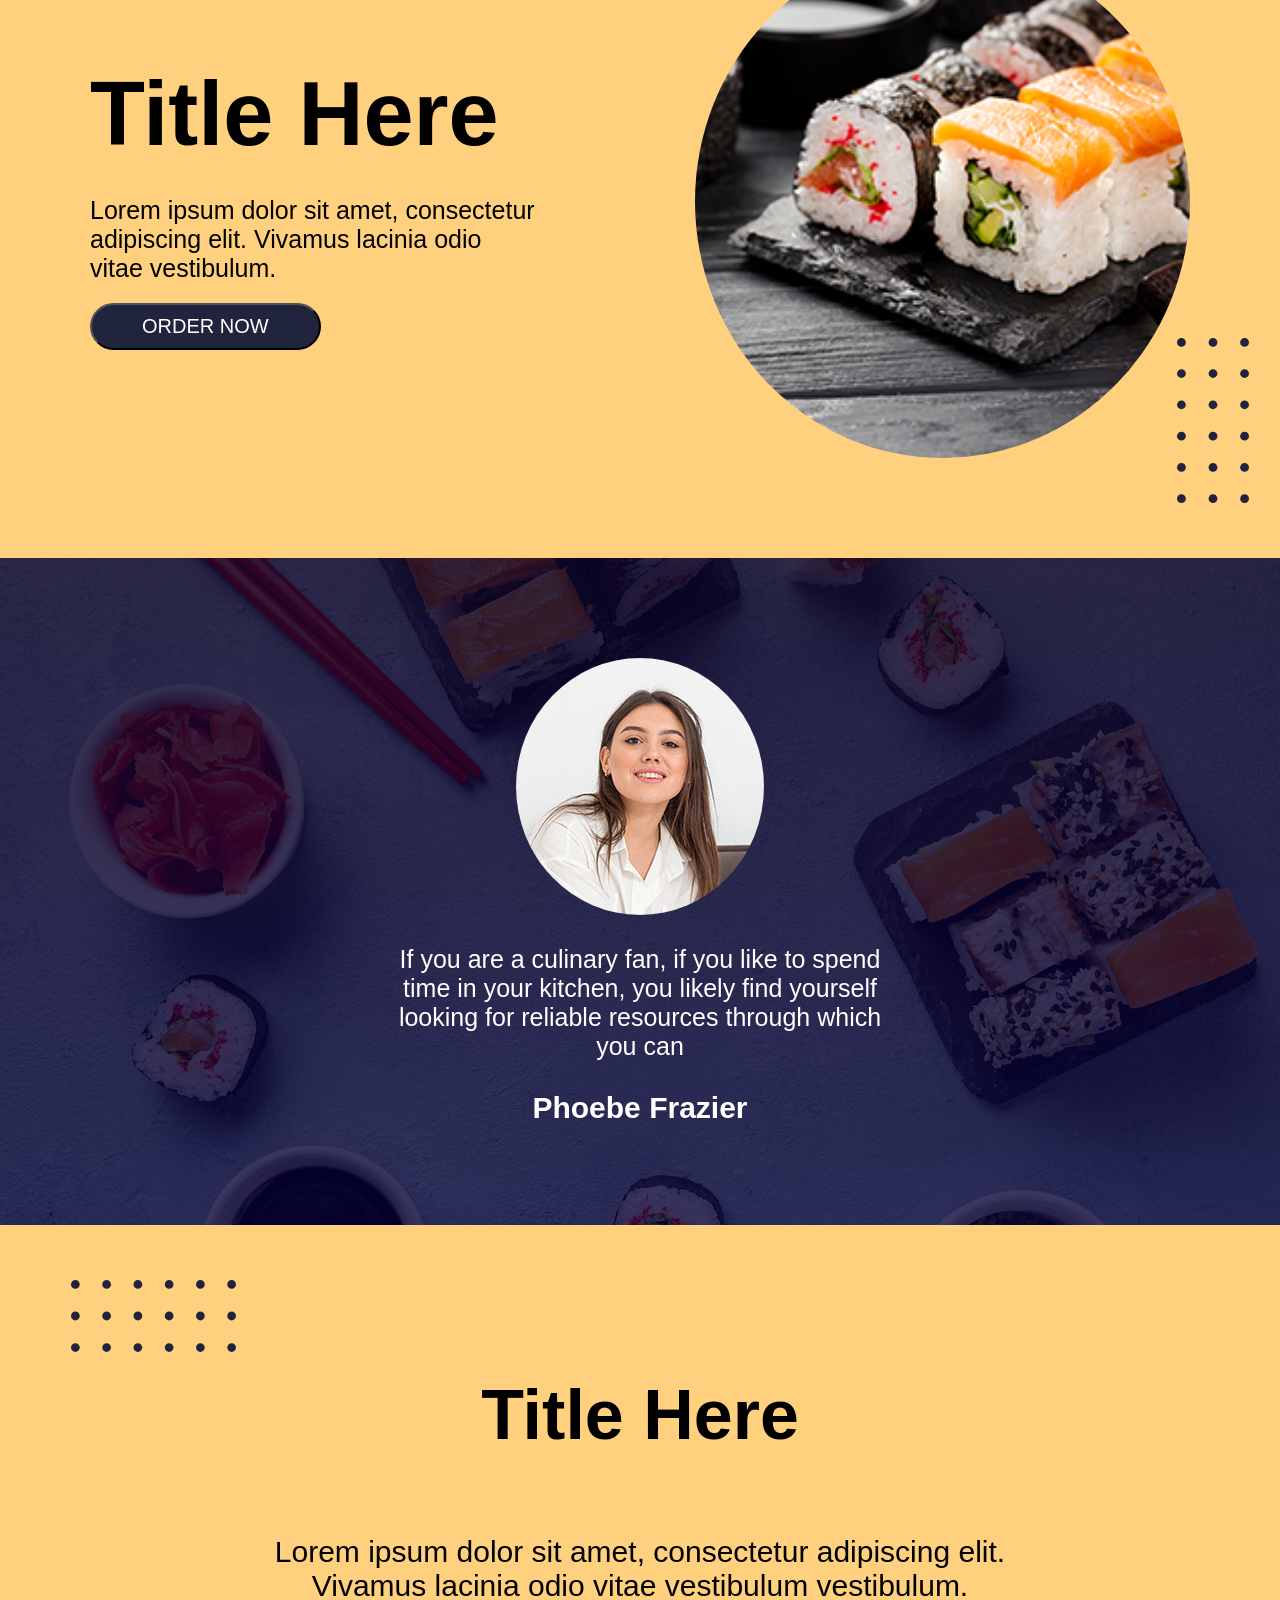
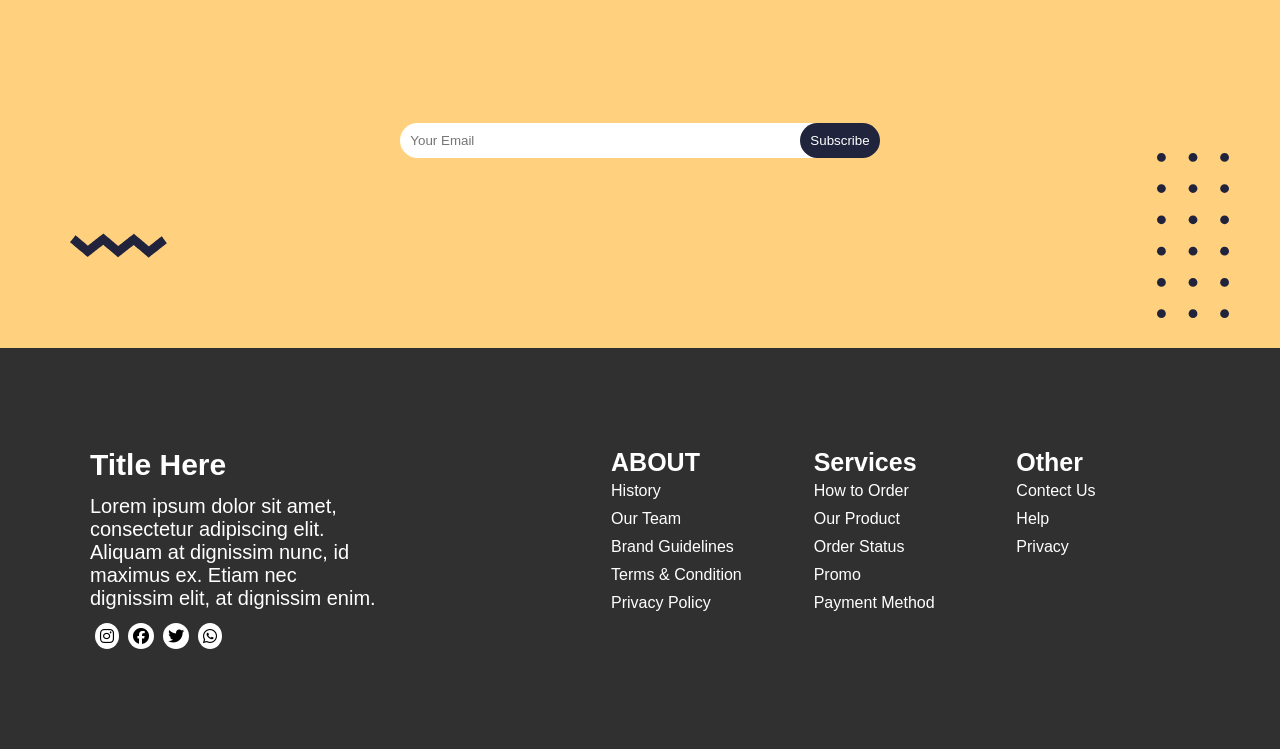
==== commit 784c1971: "style: in footer" ====
--- a/Krupal CSS/PSD/My Work/index.html
+++ b/Krupal CSS/PSD/My Work/index.html
@@ -268,7 +268,7 @@
 <footer>
     <div class="container">
         <div class="main-text-3">
-            <div class="row">
+            <div class="row footer-text">
                 <div class="col-90">
                     <h3>Title Here</h3>
                     <p>Lorem ipsum dolor sit amet, consectetur adipiscing elit. Aliquam at dignissim nunc, id maximus ex. Etiam nec dignissim elit, at dignissim enim. </p>
@@ -278,7 +278,7 @@
                     <i class="fa-brands fa-whatsapp"></i>
                 </div>
                 <div class="sec-nine-subtext">
-                    <div class="row jcs">
+                    <div class="footer-text jcs">
                         <div class="col-30">
                             <h3>ABOUT</h3>
                             <ul>
--- a/Krupal CSS/PSD/My Work/style.css
+++ b/Krupal CSS/PSD/My Work/style.css
@@ -37,6 +37,7 @@
 .row{
     display: flex;
     flex-wrap: wrap;
+    
 }
 .jcs{
     justify-content: space-between;
@@ -138,7 +139,8 @@
 .sec-three p{
     font-family: 'Montserrat', sans-serif;
     margin: 40px 0;
-    font-size: 35px;
+    font-size: 25px;
+    width: 77%;
 }
 .sec-three-taxt button{
     padding: 10px 50px;
@@ -193,8 +195,9 @@
 }
 .sec-five-taxt p{
     font-family: 'Montserrat', sans-serif;
-     font-size: 35px;
-     padding: 20px 0;
+    font-size: 25px;
+    width: 77%;
+    padding: 20px 0;
 }
 .sec-five-taxt button{
     padding: 10px 50px;
@@ -223,16 +226,17 @@
 }
 .sec-six-taxt p{
     font-family: 'Montserrat', sans-serif;
-    font-size: 40px;
-    text-align: center;
-    color: white;
-    padding: 30px 20px;
+    font-size: 35px;
+    width: 52%;
+    margin: 0 auto;
+    text-align: center;
+    color: white;
+    padding: 30px 0;
 }
 .sec-six-taxt h4{
     font-size: 30px;
     color: white;
     font-family: 'Montserrat', sans-serif;
-    padding: 30px 0 0 0;
     text-align: center;
 }
 .sec-seven{
@@ -254,7 +258,7 @@
     margin: 0 auto;
     padding: 30px 0;
     text-align: center;
-    font-size: 28px ;
+    font-size: 25px ;
 }
 .input{
     width: 60%;
@@ -451,6 +455,10 @@
     top: 30px;
     right: -55px;
 }
+.footer-text{
+    display: flex;
+    flex-wrap: nowrap;
+} 
 
 @media(min-width:1200px){
     .container{
@@ -465,6 +473,10 @@
     .col-90{
         width: 90%;
     }
+    .sec-two-taxt p{
+        width: 53%;
+        font-size: 25px;
+    }
     .box-1{
         padding: 100px 55px;
         margin: 60px 0px;
@@ -484,14 +496,13 @@
         font-size: 25px;
     }
     .sec-six-taxt p{
-        width: 48%;
-        font-size: 30px;
+        width: 39%;
+        font-size: 25px;
         text-align: center;
         margin: 0 auto;
     }
     .sec-seven-taxt p{
         width: 75%;
         font-size: 30px;    
-    }
-    
-} +    }   
+}
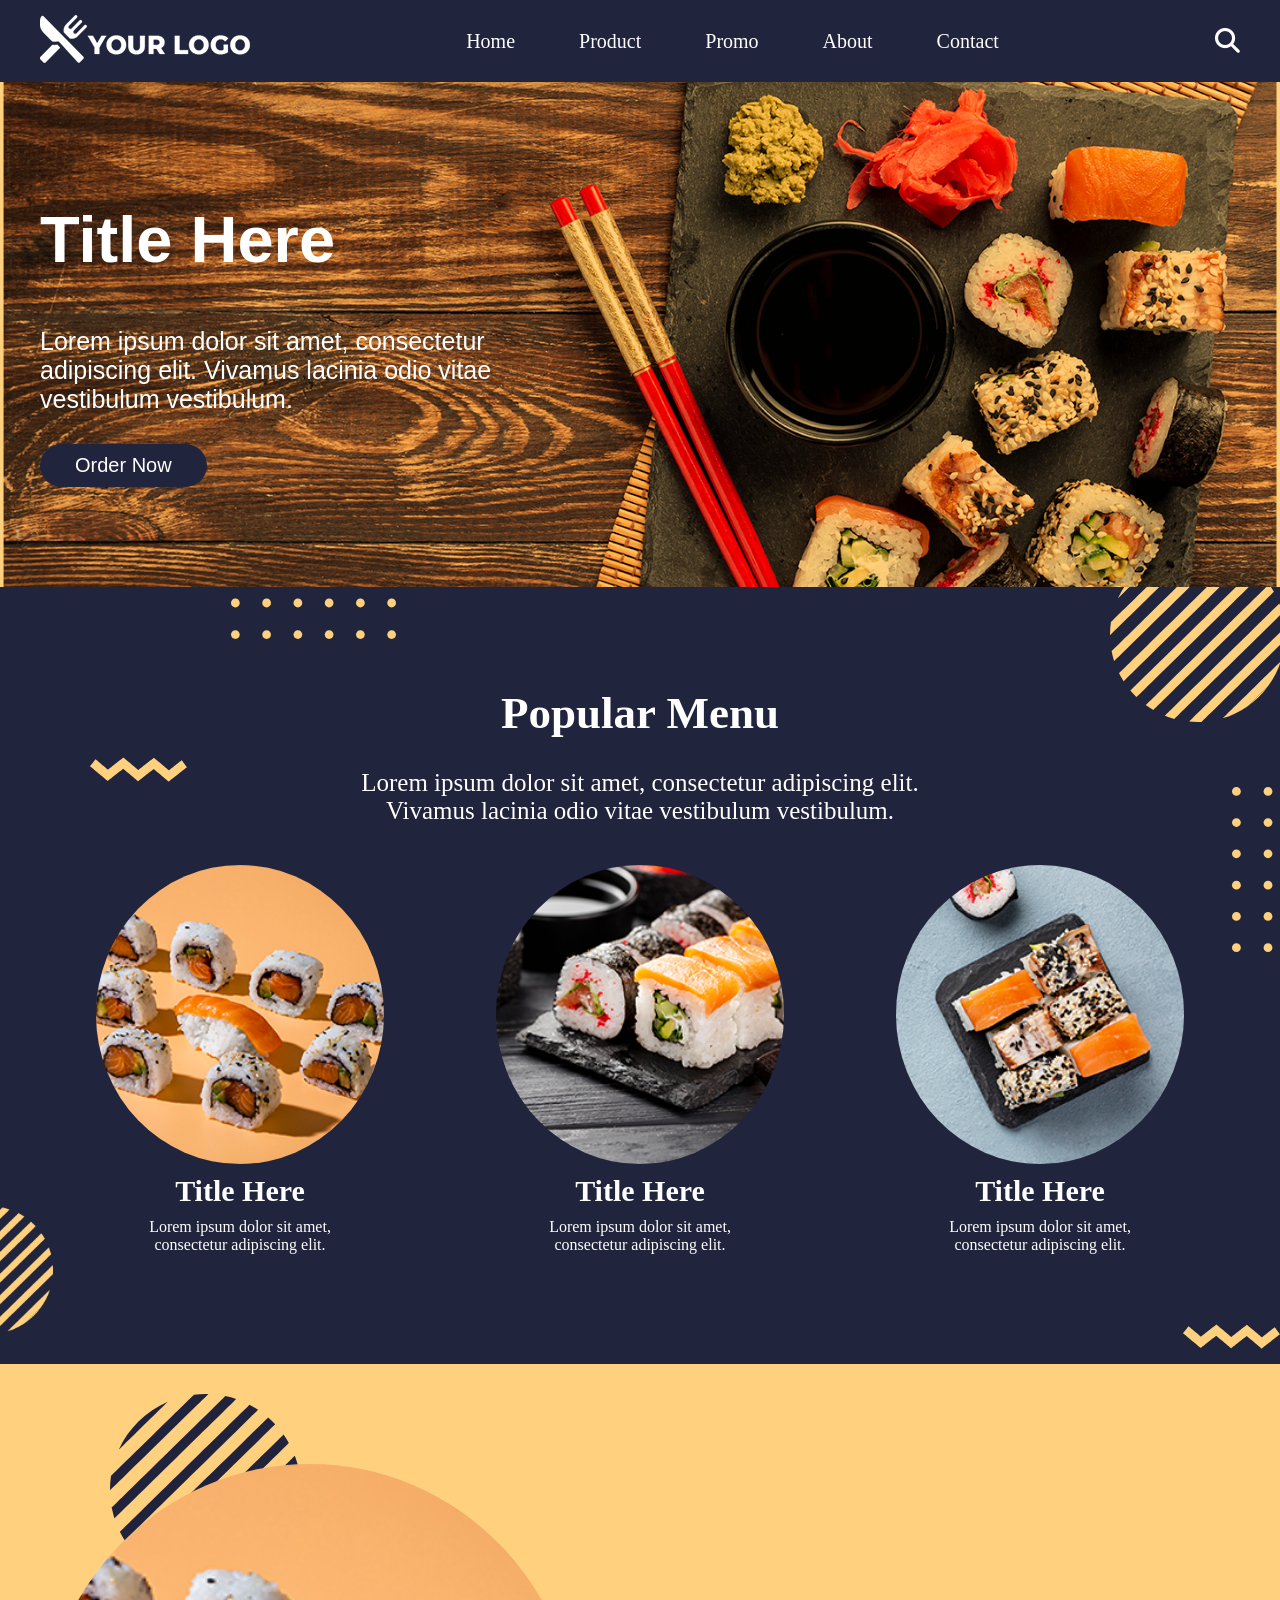
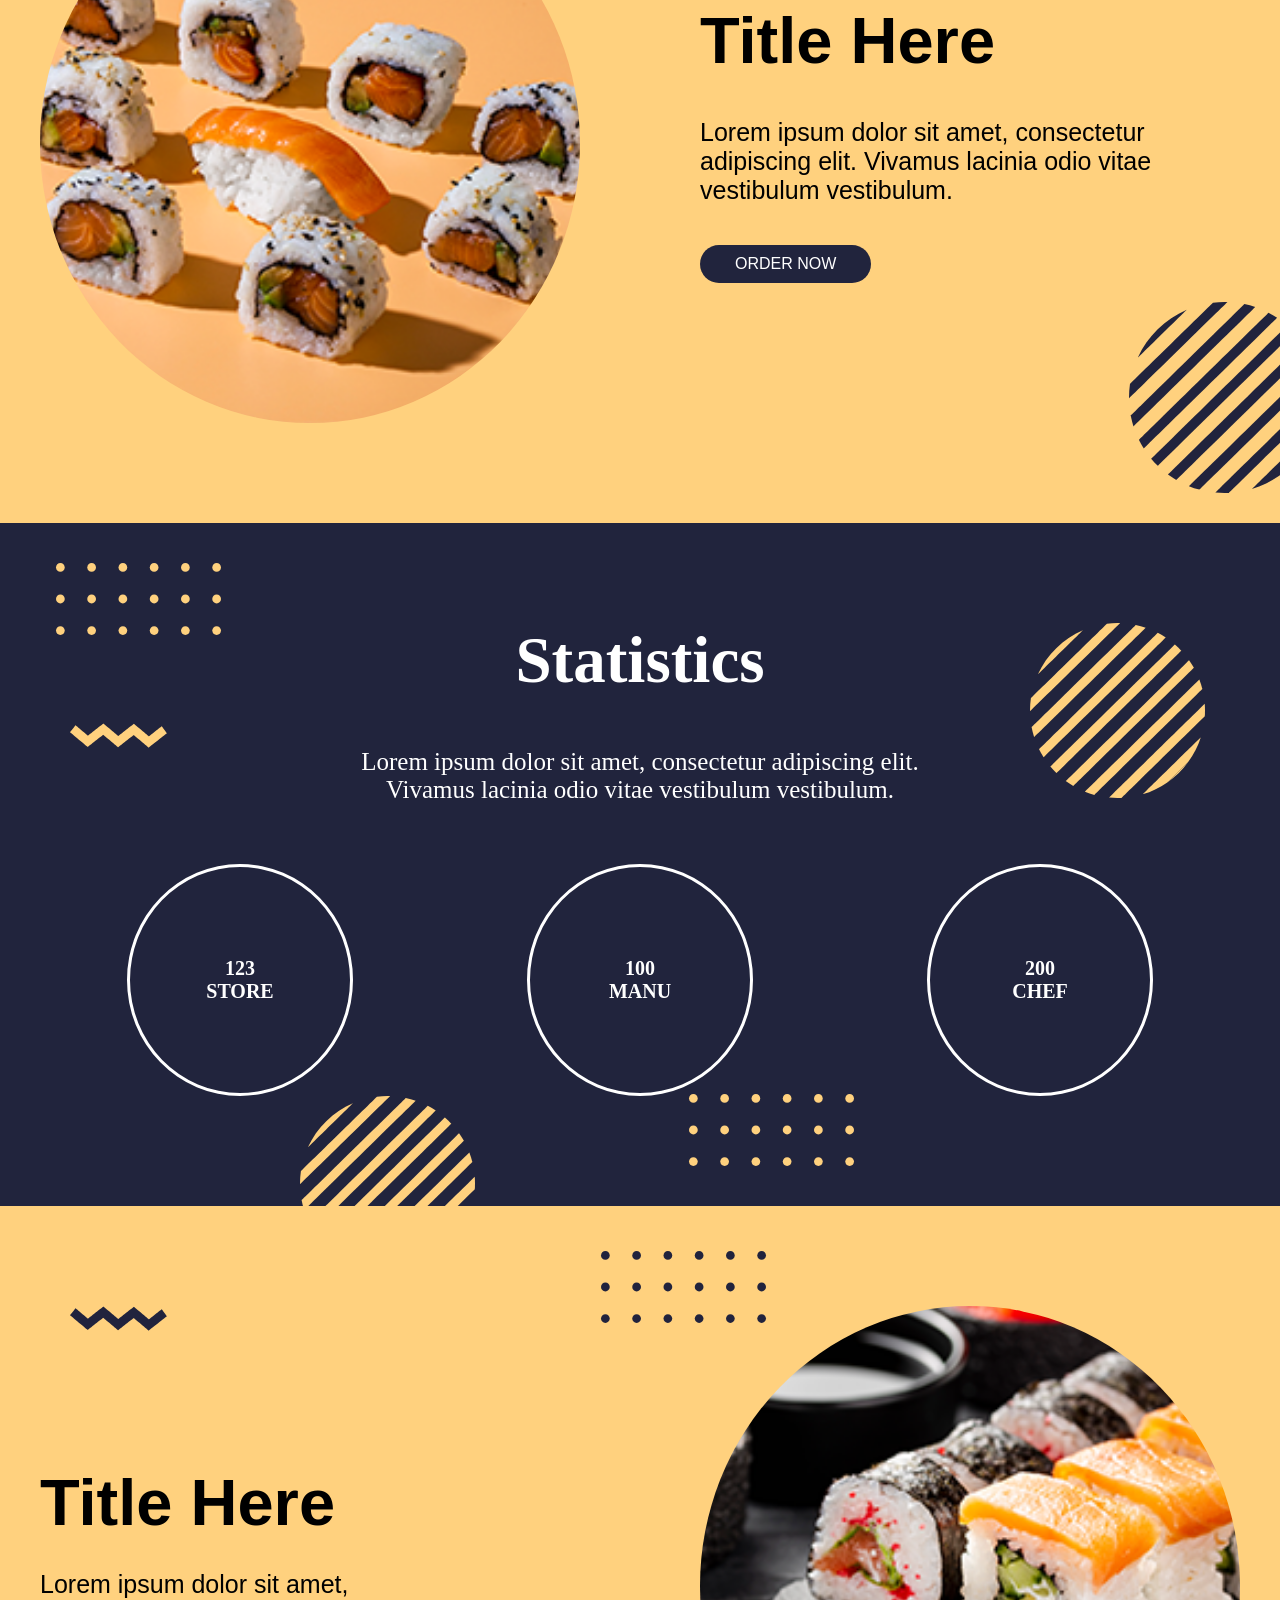
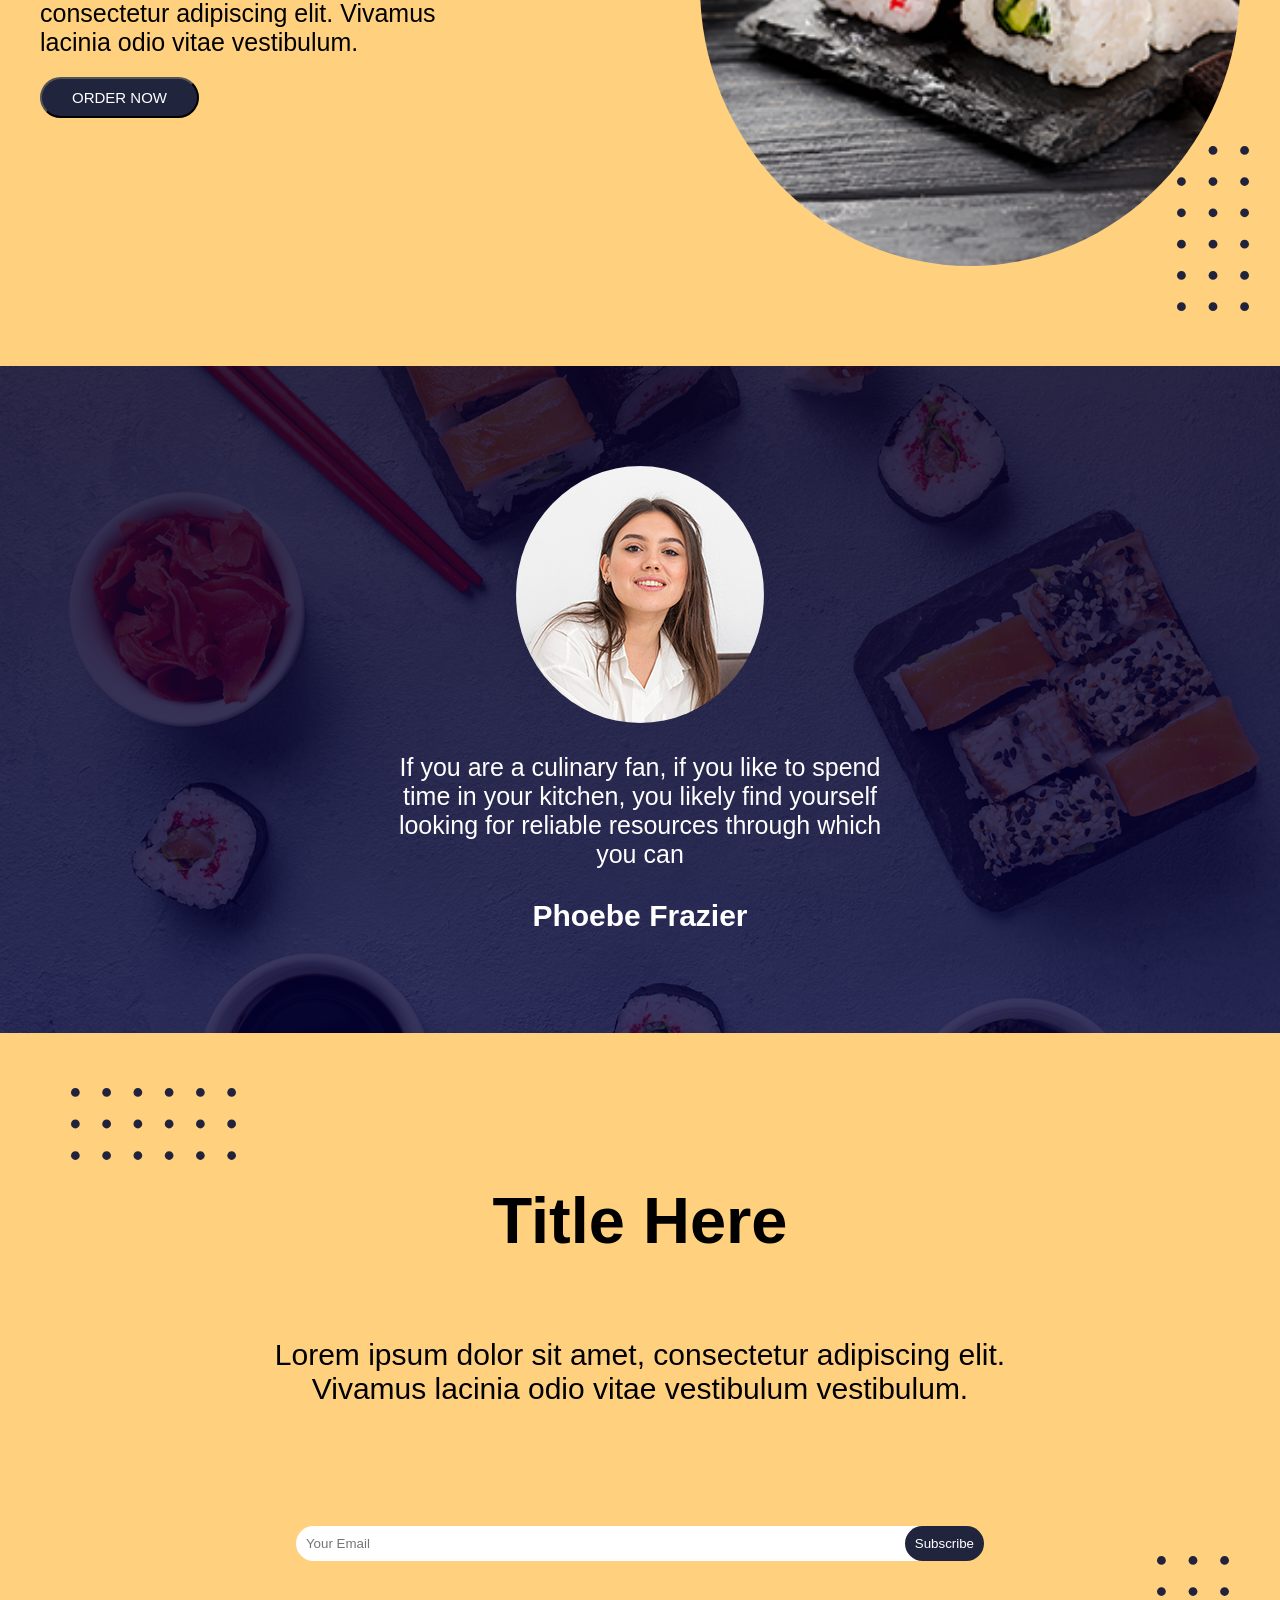
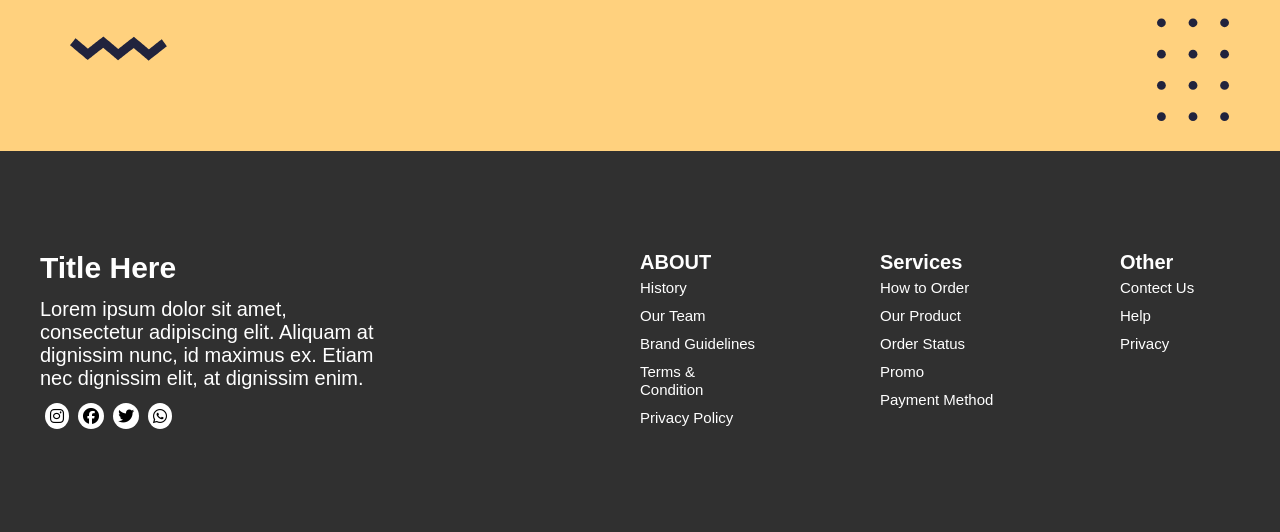
==== commit 49c687bf: "data" ====
--- a/Krupal CSS/PSD/My Work/index.html
+++ b/Krupal CSS/PSD/My Work/index.html
@@ -268,8 +268,8 @@
 <footer>
     <div class="container">
         <div class="main-text-3">
-            <div class="row footer-text">
-                <div class="col-90">
+            <div class="row ">
+                <div class="col-50">
                     <h3>Title Here</h3>
                     <p>Lorem ipsum dolor sit amet, consectetur adipiscing elit. Aliquam at dignissim nunc, id maximus ex. Etiam nec dignissim elit, at dignissim enim. </p>
                     <i class="fa-brands fa-instagram"></i>
@@ -278,8 +278,8 @@
                     <i class="fa-brands fa-whatsapp"></i>
                 </div>
                 <div class="sec-nine-subtext">
-                    <div class="footer-text jcs">
-                        <div class="col-30">
+                    <div class="row jcs">
+                        <div class="col-20">
                             <h3>ABOUT</h3>
                             <ul>
                                 <li><a href="#">History</a></li>
@@ -289,7 +289,7 @@
                                 <li><a href="#">Privacy Policy</a></li>
                             </ul>
                         </div>
-                        <div class="col-30">
+                        <div class="col-20">
                             <h3>Services</h3>
                             <ul>
                                 <li><a href="#">How to Order</a></li>
@@ -299,7 +299,7 @@
                                 <li><a href="#">Payment Method</a></li>
                             </ul>
                         </div>
-                        <div class="col-30">
+                        <div class="col-20">
                             <h3>Other</h3>
                             <ul>
                                 <li><a href="#">Contect Us</a></li>
--- a/Krupal CSS/PSD/My Work/style.css
+++ b/Krupal CSS/PSD/My Work/style.css
@@ -5,7 +5,8 @@
   @import url('https://fonts.googleapis.com/css2?family=Montserrat:wght@100&display=swap');
   
 .container{
-    width: 100%;
+    /* width: 1300px; */
+    /* width: 100%; */
     margin: 0 auto;
 }
 header{
@@ -25,19 +26,21 @@
 .po-ab{
     position: absolute;
 }
-.col-90{
-    width: 100%;
+.col-50{
+    width: 50%;
+}
+.col-20{
+    width: 20%;
 }
 .col-30{
-    width: 100%;
+    width: 30%;
 }
 .col-45{
-    width: 100%;
+    width: 45%;
 }
 .row{
     display: flex;
     flex-wrap: wrap;
-    
 }
 .jcs{
     justify-content: space-between;
@@ -62,7 +65,7 @@
     padding: 100px 0;
 }
 .sec-one-taxt h1 {
-    padding: 60px 0;
+    padding: 20px 0;
     font-size: 100px;
     color: white;
     font-family: 'Montserrat', sans-serif;
@@ -71,7 +74,7 @@
 .sec-one-taxt p{
     padding: 30px 0;
     width: 50%;
-    font-size: 25px;
+    font-size: 30px;
     color: white;
     font-family: 'Montserrat', sans-serif;
 }
@@ -157,7 +160,6 @@
     padding: 100px 0;
 }
 .sec-four-tatx h3{
-    margin: 10px 0;
     font-size: 60px;
     text-align: center;
     color: white;
@@ -167,7 +169,7 @@
     text-align: center;
     color: white;
     width: 52%;
-    padding: 40px 0;
+    padding: 50px 0;
     margin: 0 auto;
 }
 .box-1 h3{
@@ -282,18 +284,15 @@
     outline: none;
     background-color: #fff;
 }
-.main-text-3{
-    width: 100%;
-}
-.sec-nine-subtext{
-    width: 100%;
-}
 footer{
     background-color: #303030;
 }
 .main-text-3{
     padding: 100px 0;
 }
+.sec-nine-subtext{
+    width: 50%;
+}
 .main-text-3 h3{
     font-size: 30px;
     color: white;
@@ -302,16 +301,17 @@
 .main-text-3 p{
     color: white;
     padding: 13px 0;
-    width: 55%;
+    width: 52%;
     font-size: 20px;
     font-family: 'Oswald', sans-serif;
 }
-.col-30 ul li{
+.col-20 ul li{
     list-style: none;
     padding: 5px 0;
 }
-.col-30 li a{
+.col-20 li a{
     text-decoration: none;
+    font-size: 15px;
     color: white;
     font-family: 'Oswald', sans-serif;  
 }
@@ -322,7 +322,7 @@
     margin-left: 5px;
 }
 .sec-nine-subtext h3{
-    font-size: 25px;
+    font-size: 20px;
     color: white;
     font-family:'Oswald', sans-serif ;
 }
@@ -361,12 +361,11 @@
     z-index: 1;
 }
 .sec-three-main img{
-    /* position: relative;  */
     z-index: 1;
 }
 .sec-three .shape-1{
-    top: 25px;
-    left: 70px;
+    top: 30px;
+    left: 110px;
 }
 .sec-three .shape-2{
     bottom: 35px;
@@ -455,14 +454,213 @@
     top: 30px;
     right: -55px;
 }
-.footer-text{
+.fot{
     display: flex;
-    flex-wrap: nowrap;
+}
+@media(min-width: 576px){
+    .container{
+        width: 520px;
+    }
+    .col-30{
+        width: 50%;
+        display: block;
+        margin: 10px auto;
+        text-align: center;
+    }
+    .col-40{
+        width: 40%;
+    }
+    .col-20{
+        width: 20%;
+    }
+    .col-45{
+        width: 45%;
+    }
+    .sec-one-taxt h1{
+        font-size: 50px;
+    }
+    .sec-one-taxt p{
+        width: 76%;
+        font-size: 20px;
+        padding: 30px 0;
+    }
+    .sec-one-taxt button{
+        padding: 10px 30px;
+        font-size: 15px;
+    }
+    .sec-two-taxt h2{
+        font-size: 40px;
+    }
+    .sec-two-taxt p{
+        width: 65%;
+        font-size: 15px;
+    }
+    .sec-two-subtaxt img{
+        width: 70%;
+    }
+    .sec-two-subtaxt h3 {
+        font-size: 25;
+    }
+    .sec-two-subtaxt p{
+        width: 70%;
+    }
+    .sec-three h3{
+        font-size: 45px;
+    } 
+    .sec-three p{
+        width: 115%; 
+        font-size: 15px;        
+    }
+    .sec-three-taxt button {
+        padding: 10px 30px;
+        font-size: 15px;
+    }
+    .sec-four-tatx h3{
+        font-size: 40px;
+    }
+    .box-1 h3{
+        font-size: 20px;
+    }
+    .box-1{
+        padding: 67px 30px;
+        text-align: center;
+        width: 50%;
+        border-radius: 50%;
+    }
+    .sec-four-tatx p{
+        width: 86%;
+        font-size: 20px;
+    }
+    .sec-five-taxt h4{
+        font-size: 45px;
+    }
+    .sec-five-taxt p {
+        width: 115%;
+        font-size: 15px;
+    }
+    .sec-five-taxt button {
+        padding: 10px 30px;
+        font-size: 15px;
+    }
+    .sec-six-taxt p{
+        width: 60%;
+        font-size: 15px;
+    }
+    .sec-seven-taxt h4{
+        font-size: 40px;
+    }
+    .sec-seven-taxt p{
+        width: 95%;
+        font-size: 20px;    
+    }
+    .input input{
+        width: 65%;
+    }   
 } 
-
-@media(min-width:1200px){
+@media(min-width:768px){
     .container{
-        width: 1100px;
+        width: 720px;
+    }
+    .col-30{
+        width: 50%;
+        display: block;
+        margin: 10px auto;
+        text-align: center;
+    }
+    .col-50{
+        width: 50%;
+    }
+    .col-20{
+        width: 20%;
+    }
+    .col-45{
+        width: 45%;
+    }
+    .sec-one-taxt h1{
+        font-size: 65px;
+    }
+    .sec-one-taxt p{
+        width: 57%;
+        font-size: 22px;
+        padding: 30px 0;
+    }
+    .sec-one-taxt button{
+        padding: 10px 35px;
+        font-size: 20px;
+    }
+    .sec-two-taxt h2{
+        font-size: 45px;
+    }
+    .sec-two-taxt p{
+        width: 70%;
+        font-size: 20px;
+    }
+    .sec-two-subtaxt img{
+        width: 80%;
+    }
+    .sec-three h3{
+        font-size: 65px;
+    } 
+    .sec-three p{
+        width: 110%; 
+        font-size: 20px;        
+    }
+    .sec-three-taxt button {
+        padding: 10px 35px;
+        font-size: 16px;
+    }
+    .sec-four-tatx h3{
+        font-size: 65px;
+    }
+    .box-1 h3{
+        font-size: 20px;
+    }
+    .box-1{
+        padding: 75px 11px;
+        border-radius: 50%;
+    }
+    .sec-four-tatx p{
+        width: 70%;
+        font-size: 20px;
+    }
+    .sec-five-taxt h4{
+        font-size: 65px;
+    }
+    .sec-five-taxt p {
+        width: 110%;
+        font-size: 20px;
+    }
+    .sec-six-taxt p{
+        width: 60%;
+        font-size: 20px;
+    }
+    .sec-seven-taxt h4{
+        font-size: 65px;
+    }
+    .sec-seven-taxt p{
+        width: 85%;
+        font-size: 25px;    
+    }
+    .input input{
+        width: 75%;
+    }   
+    .main-text-3 p{
+        width: 87%;
+        font-size: 15px;
+    }
+} 
+@media(min-width:992px){
+    .container{
+        width: 950px;
+    }
+    .row{
+        flex-wrap: nowrap;
+    }
+    .col-40{
+        width: 40%;
+    }
+    .col-20{
+        width: 20%;
     }
     .col-30{
         width: 30%;
@@ -470,29 +668,89 @@
     .col-45{
         width: 45%;
     }
-    .col-90{
-        width: 90%;
+    .sec-one-taxt p{
+        width: 45%;
+    }
+    .sec-two-taxt p{
+        width: 70%;
+        font-size: 25px;
+    }
+    .sec-two-subtaxt p{
+        width: 70%;
+    }
+    .sec-three p{
+        width: 108%; 
+        font-size: 25px;        
+    }
+    .box-1{
+        padding: 75px 30px;
+        margin: 0 auto;
+        border-radius: 50%;
+    }
+    .sec-four-tatx p{
+        width: 68%;
+        font-size: 25px;
+    }
+    .sec-five-taxt p {
+        width: 95%;
+        font-size: 25px;
+    }
+    .sec-six-taxt p{
+        width: 50%;
+        font-size: 25px;
+        text-align: center;
+        margin: 0 auto;
+    }
+    .sec-seven-taxt p{
+        width: 80%;
+        font-size: 30px;    
+    }
+    .input input{
+        width: 84%;
+    }   
+    .main-text-3 p{
+        width: 75%;
+        font-size: 20px;
+    }
+}
+@media(min-width:1200px){
+    .container{
+        width: 1200px;
+    }
+    .col-40{
+        width: 40%;
+    }
+    .col-20{
+        width: 20%;
+    }
+    .col-30{
+        width: 30%;
+    }
+    .col-45{
+        width: 45%;
+    }
+    .sec-one-taxt p{
+        font-size: 25px;
+        width: 40%;
     }
     .sec-two-taxt p{
         width: 53%;
         font-size: 25px;
     }
+    .sec-three p{
+        width: 85%; 
+        font-size: 25px;        
+    }
     .box-1{
-        padding: 100px 55px;
-        margin: 60px 0px;
+        padding: 90px 20px;
         border-radius: 50%;
+    }
+    .sec-four-tatx p{
         width: 50%;
-    }
-    .sec-three p{
-        width: 90%; 
-        font-size: 25px;        
-    }
-    .sec-four-tatx p{
-        width: 59%;
         font-size: 25px;
     }
     .sec-five-taxt p {
-        width: 90%;
+        width: 82%;
         font-size: 25px;
     }
     .sec-six-taxt p{
@@ -502,7 +760,14 @@
         margin: 0 auto;
     }
     .sec-seven-taxt p{
-        width: 75%;
+        width: 70%;
         font-size: 30px;    
     }   
-}+    .main-text-3 p{
+        width: 56%;
+        font-size: 20px;
+    }
+    /* .row{
+        flex-wrap: nowrap;
+    } */
+} 
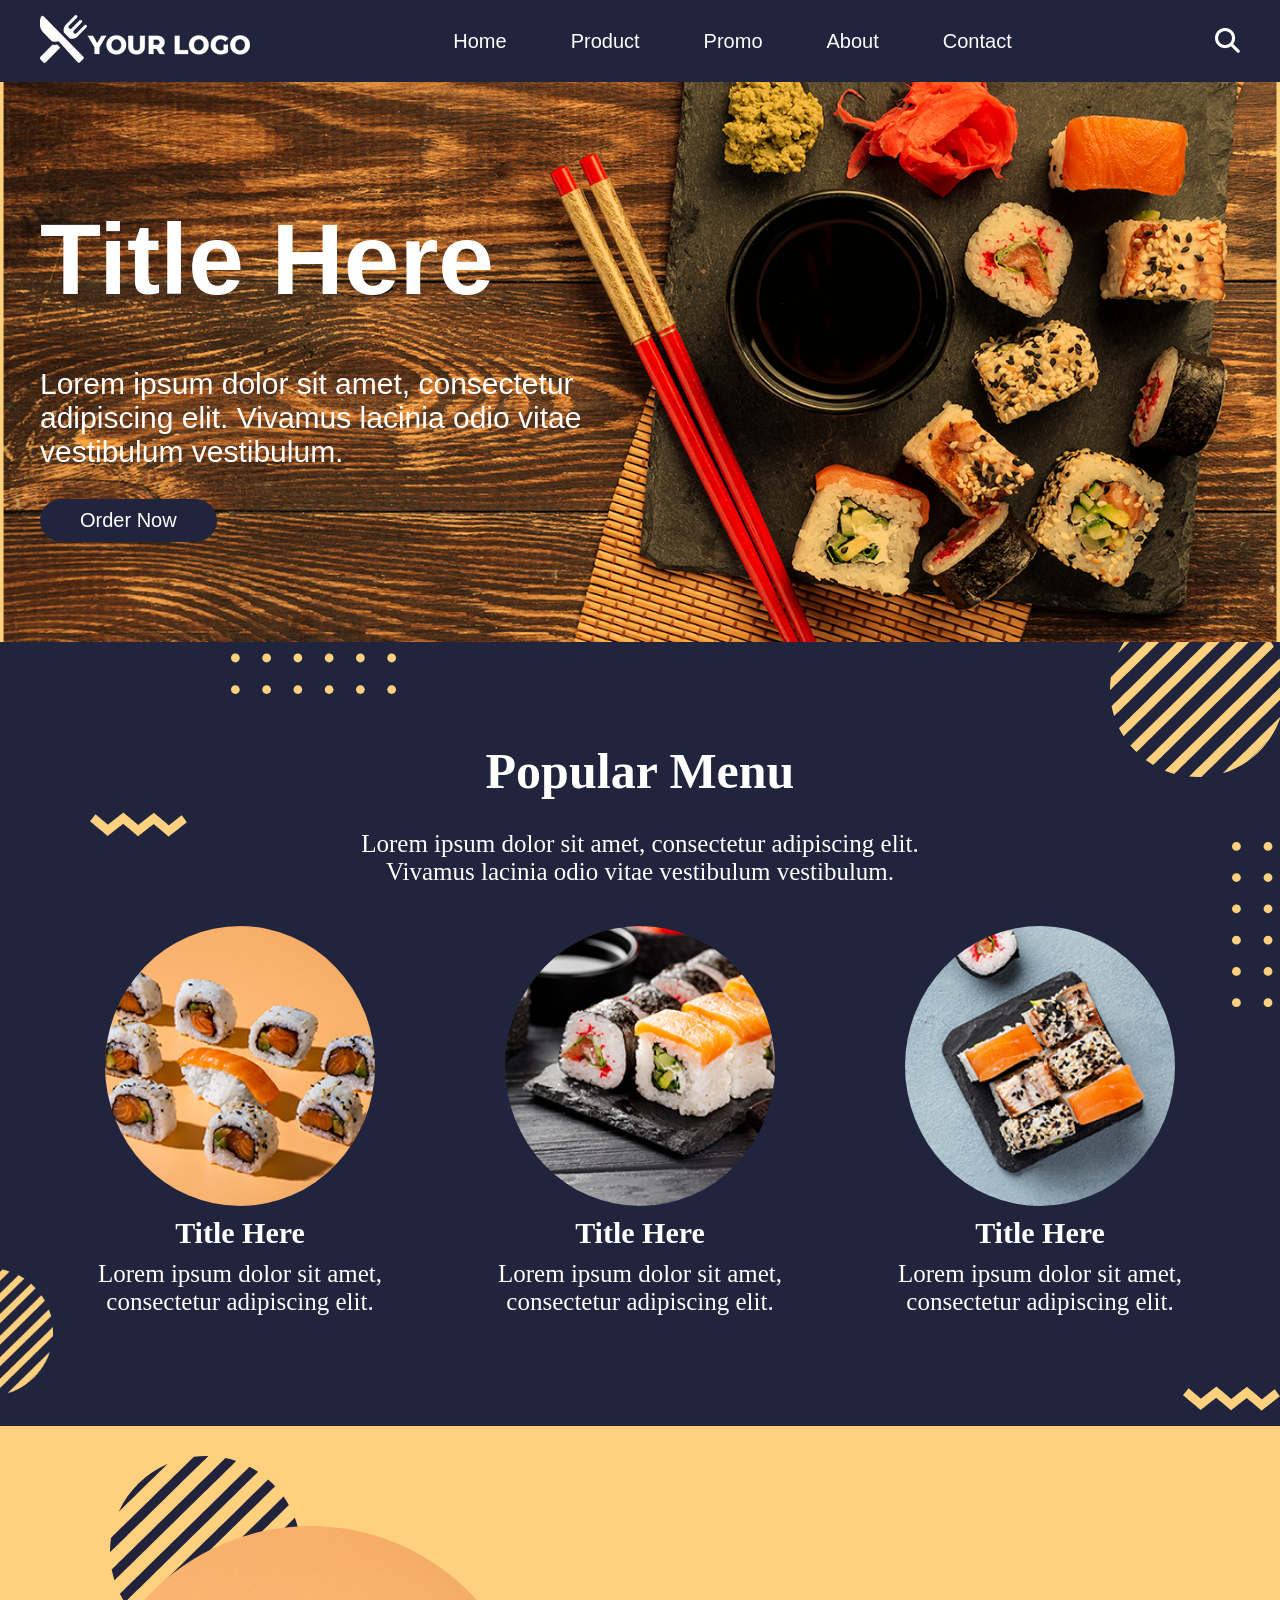
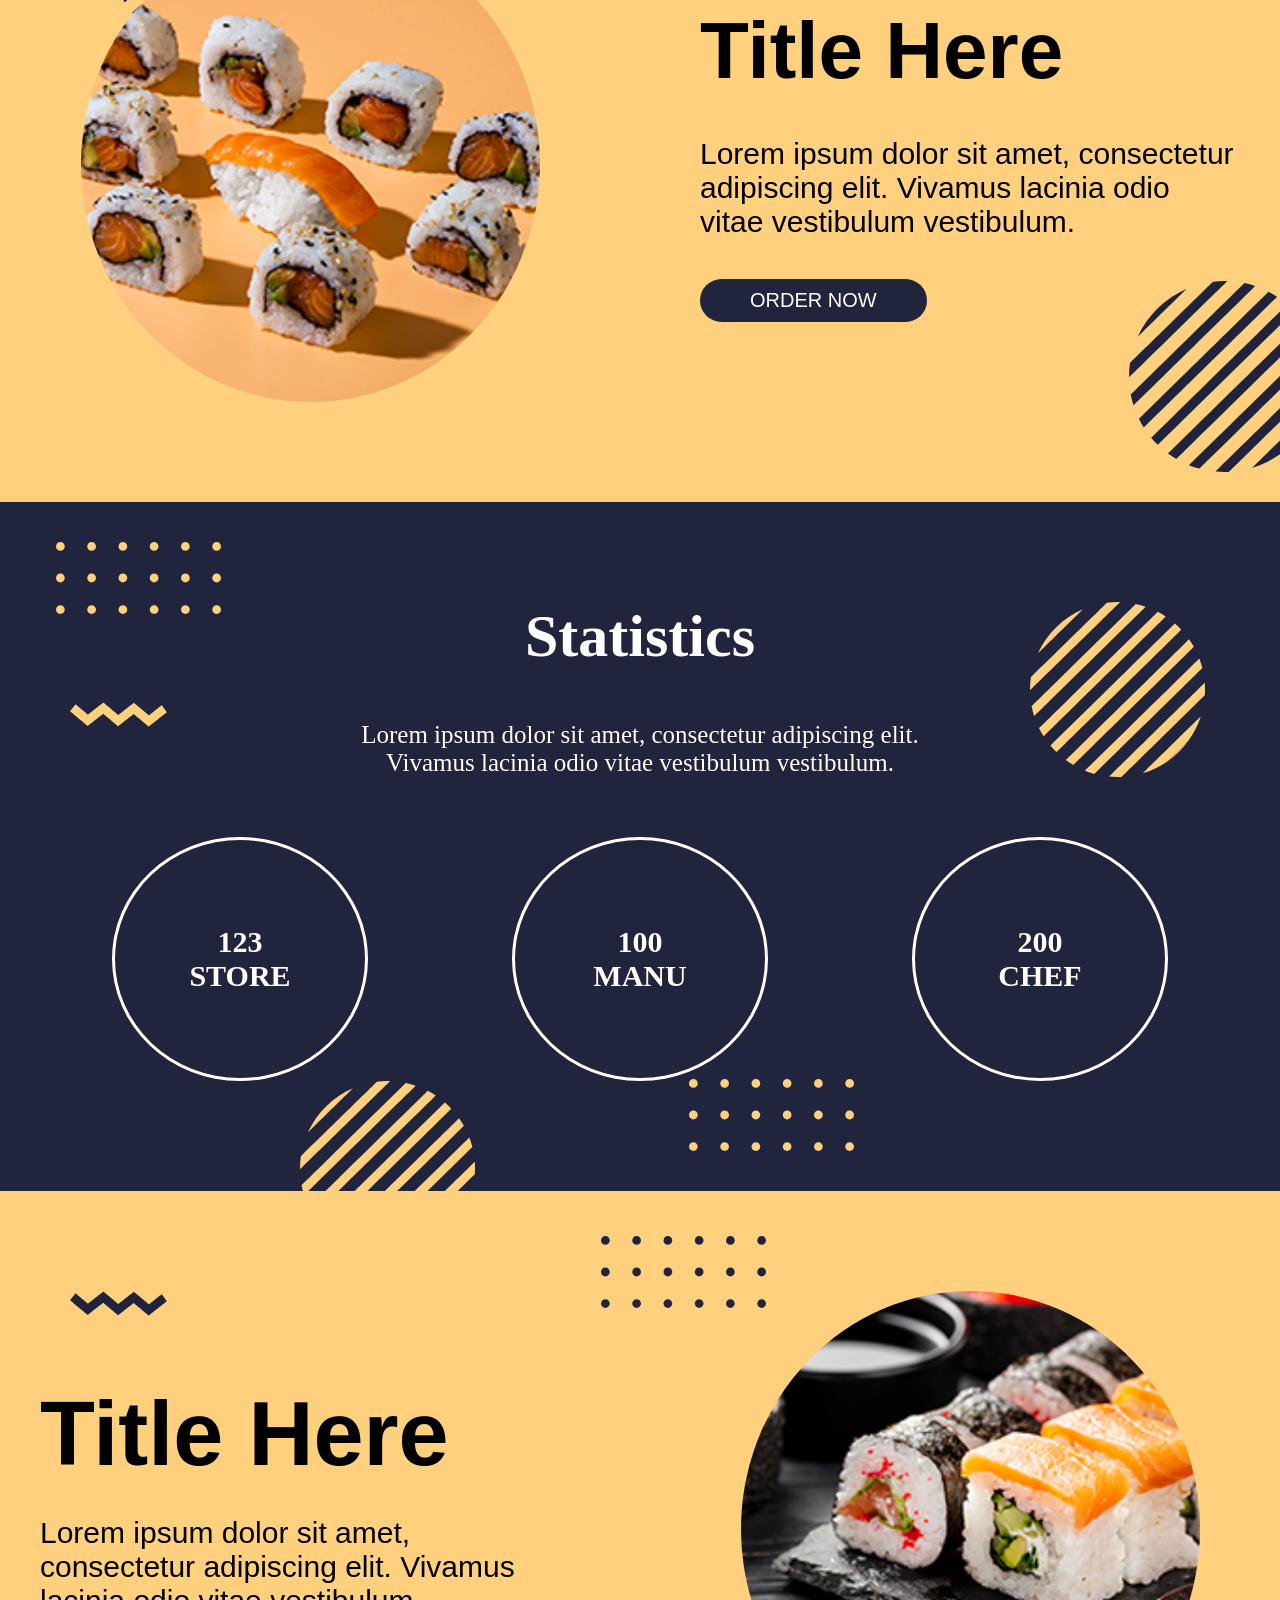
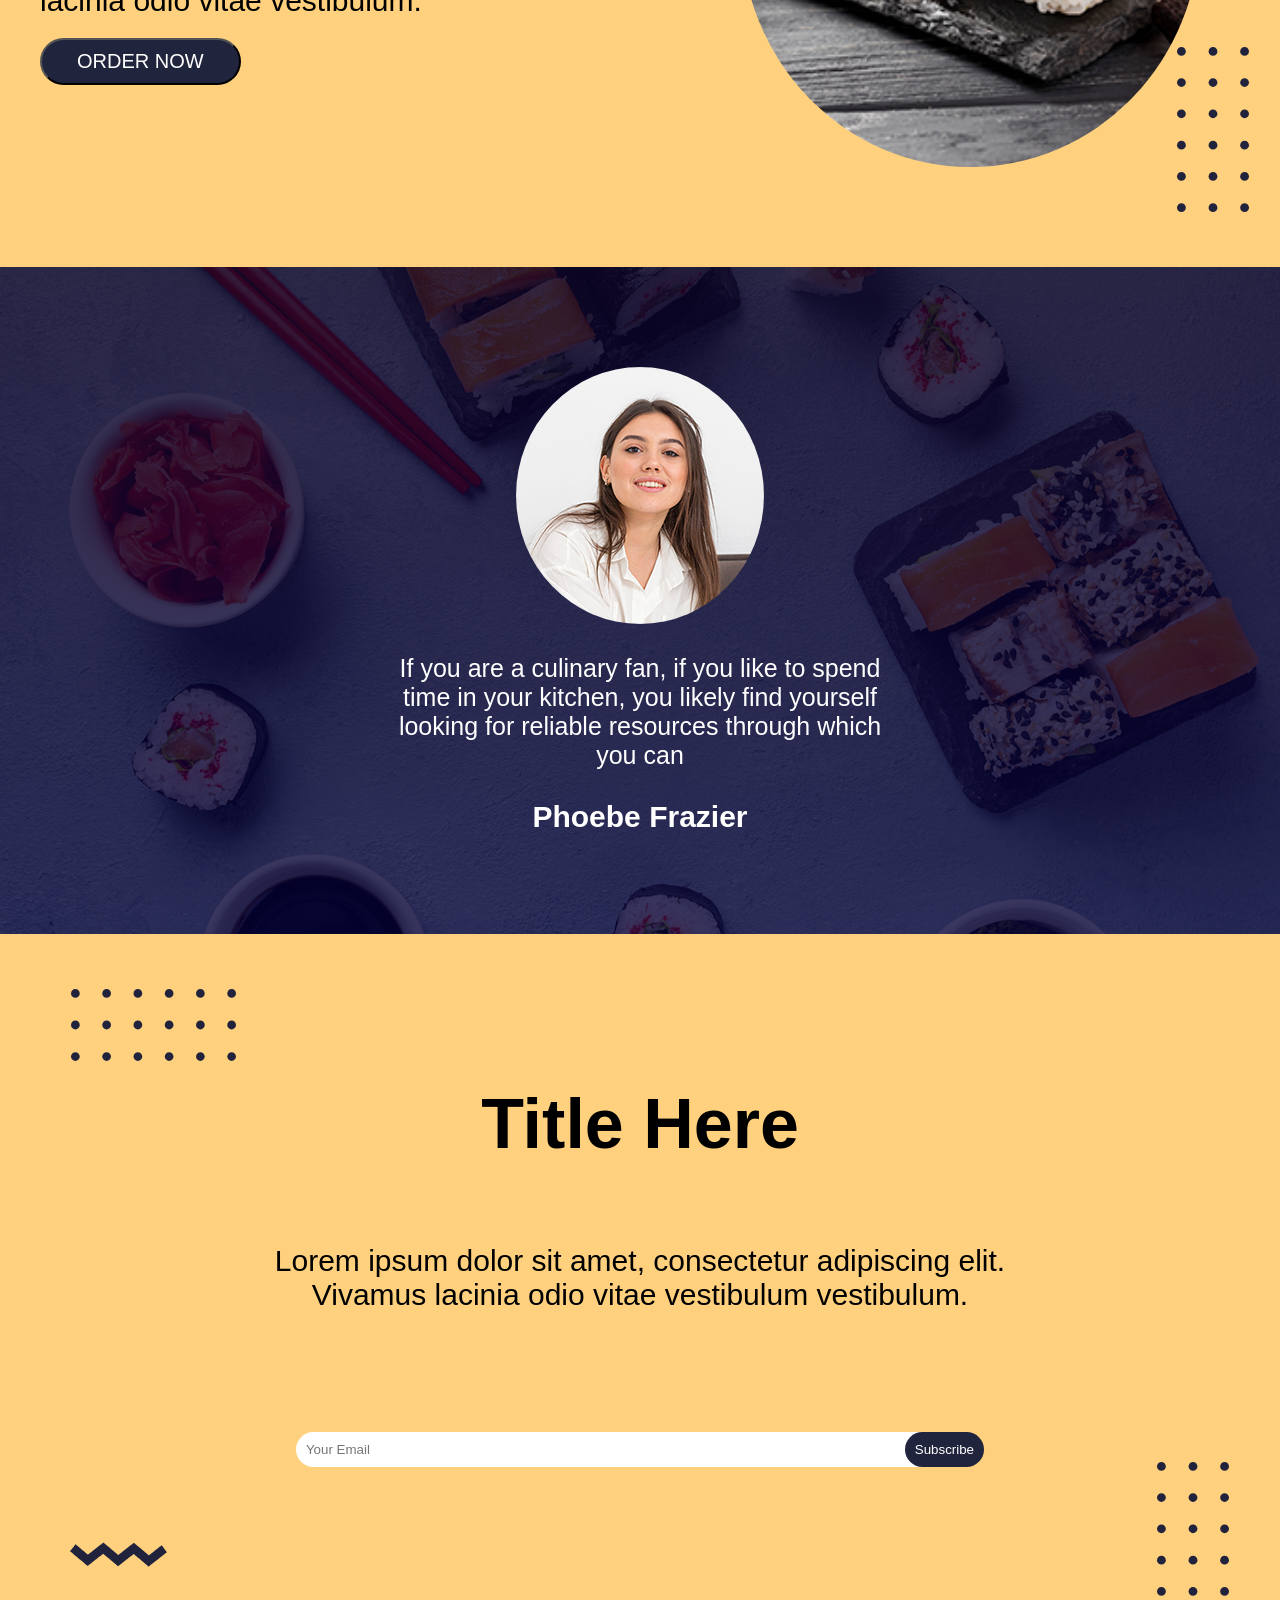
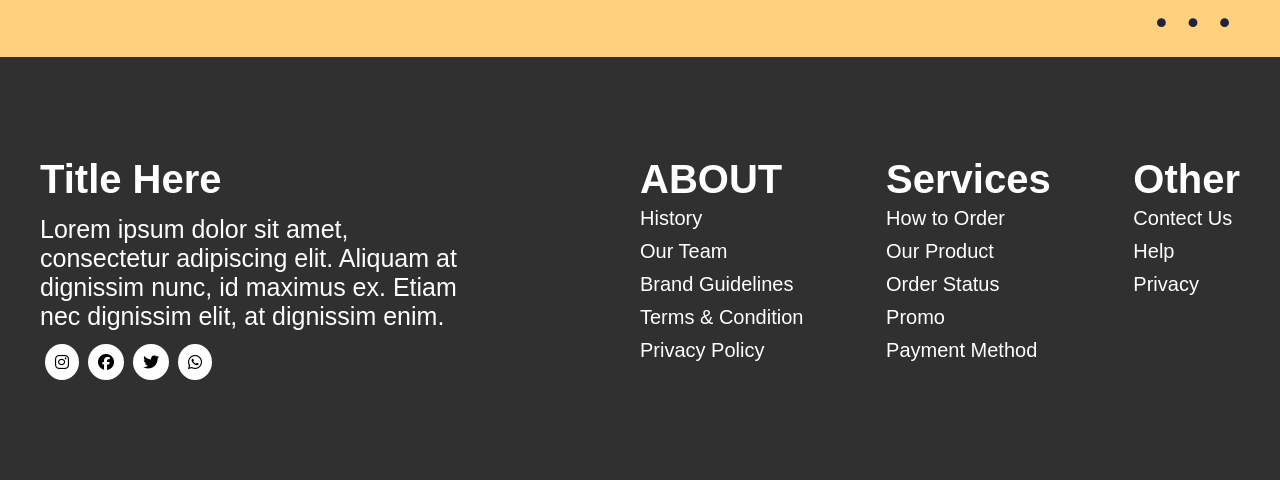
==== commit f7843777: "data" ====
--- a/Krupal CSS/PSD/My Work/index.html
+++ b/Krupal CSS/PSD/My Work/index.html
@@ -150,7 +150,7 @@
     </div>
     <div class="container">
         <div class="sec-four-main">
-            <div class="sec-four-tatx">
+            <div class="sec-four-taxt">
                 <h3>Statistics</h3>
                 <p>Lorem ipsum dolor sit amet, consectetur adipiscing elit. Vivamus lacinia odio vitae vestibulum vestibulum.</p>
             </div>
@@ -268,7 +268,7 @@
 <footer>
     <div class="container">
         <div class="main-text-3">
-            <div class="row ">
+            <div class="row">
                 <div class="col-50">
                     <h3>Title Here</h3>
                     <p>Lorem ipsum dolor sit amet, consectetur adipiscing elit. Aliquam at dignissim nunc, id maximus ex. Etiam nec dignissim elit, at dignissim enim. </p>
@@ -279,7 +279,7 @@
                 </div>
                 <div class="sec-nine-subtext">
                     <div class="row jcs">
-                        <div class="col-20">
+                        <div>
                             <h3>ABOUT</h3>
                             <ul>
                                 <li><a href="#">History</a></li>
@@ -289,7 +289,7 @@
                                 <li><a href="#">Privacy Policy</a></li>
                             </ul>
                         </div>
-                        <div class="col-20">
+                        <div>
                             <h3>Services</h3>
                             <ul>
                                 <li><a href="#">How to Order</a></li>
@@ -299,7 +299,7 @@
                                 <li><a href="#">Payment Method</a></li>
                             </ul>
                         </div>
-                        <div class="col-20">
+                        <div>
                             <h3>Other</h3>
                             <ul>
                                 <li><a href="#">Contect Us</a></li>
--- a/Krupal CSS/PSD/My Work/style.css
+++ b/Krupal CSS/PSD/My Work/style.css
@@ -6,8 +6,9 @@
   
 .container{
     /* width: 1300px; */
-    /* width: 100%; */
+    width: 100%;
     margin: 0 auto;
+    box-sizing: border-box;
 }
 header{
     background-color: #21243d;
@@ -19,6 +20,7 @@
 .sec-one{
     background-image: url(img/Main\ BG\ Img.png);
     background-size: cover;
+    background-position: center;
 }
 .po-rel{
     position: relative;
@@ -27,16 +29,13 @@
     position: absolute;
 }
 .col-50{
-    width: 50%;
-}
-.col-20{
-    width: 20%;
+    width: 100%;
 }
 .col-30{
-    width: 30%;
+    width: 100%;
 }
 .col-45{
-    width: 45%;
+    width: 100%;
 }
 .row{
     display: flex;
@@ -109,7 +108,7 @@
     border-radius: 70%;
     display: block;
     margin: 0 auto;
-    width: 100%;
+    /* width: 100%; */
 }
 .sec-two-subtaxt h3{
     font-size: 30px;
@@ -120,6 +119,7 @@
 .sec-two-subtaxt p{
     color: white;
     width:  60%;
+    font-size: 20px;
     margin: 0 auto;
     text-align: center;
 }
@@ -159,12 +159,12 @@
 .sec-four-main{
     padding: 100px 0;
 }
-.sec-four-tatx h3{
+.sec-four-taxt h3{
     font-size: 60px;
     text-align: center;
     color: white;
 }
-.sec-four-tatx p {
+.sec-four-taxt p {
     font-size: 30px;
     text-align: center;
     color: white;
@@ -305,16 +305,6 @@
     font-size: 20px;
     font-family: 'Oswald', sans-serif;
 }
-.col-20 ul li{
-    list-style: none;
-    padding: 5px 0;
-}
-.col-20 li a{
-    text-decoration: none;
-    font-size: 15px;
-    color: white;
-    font-family: 'Oswald', sans-serif;  
-}
 .main-text-3 i{
     border-radius: 50%;
     background-color: white;
@@ -326,6 +316,16 @@
     color: white;
     font-family:'Oswald', sans-serif ;
 }
+ul li{
+    list-style: none;
+    padding: 5px 0;
+}
+li a{
+    text-decoration: none;
+    font-size: 15px;
+    color: white;
+    font-family: 'Oswald', sans-serif;  
+}
 .sec-two{
     overflow: hidden;
 }
@@ -454,12 +454,14 @@
     top: 30px;
     right: -55px;
 }
-.fot{
-    display: flex;
-}
 @media(min-width: 576px){
     .container{
-        width: 520px;
+        width: 550px;
+    }
+    .sec-one{
+        background-image: url(img/Main\ BG\ Img.png);
+        background-size: cover;
+        background-position: center;
     }
     .col-30{
         width: 50%;
@@ -467,11 +469,8 @@
         margin: 10px auto;
         text-align: center;
     }
-    .col-40{
-        width: 40%;
-    }
-    .col-20{
-        width: 20%;
+    .col-50{
+        width: 90%;
     }
     .col-45{
         width: 45%;
@@ -485,46 +484,52 @@
         padding: 30px 0;
     }
     .sec-one-taxt button{
-        padding: 10px 30px;
-        font-size: 15px;
+        padding: 10px 25px;
+        font-size: 10px;
     }
     .sec-two-taxt h2{
+        font-size: 35px;
+    }
+    .sec-two-taxt p{
+        width: 54%;
+        font-size: 13px;
+    }
+    .sec-two-subtaxt img{
+        width: 70%;
+    }
+    .sec-two-subtaxt h3 {
+        font-size: 20px;
+    }
+    .sec-two-subtaxt p{
+        width: 70%;
+        font-size: 20px
+    }
+    .sec-three h3{
+        font-size: 50px;
+    } 
+    .sec-three p{
+        width: 95%;
+        font-size: 12px;       
+    }
+    .sec-three-taxt button {
+        padding: 10px 25px;
+        font-size: 12px;
+    }
+    .sec-four-taxt h3 {
         font-size: 40px;
     }
-    .sec-two-taxt p{
+    .sec-four-taxt p{
         width: 65%;
         font-size: 15px;
     }
-    .sec-two-subtaxt img{
-        width: 70%;
-    }
-    .sec-two-subtaxt h3 {
-        font-size: 25;
-    }
-    .sec-two-subtaxt p{
-        width: 70%;
-    }
-    .sec-three h3{
-        font-size: 45px;
-    } 
-    .sec-three p{
-        width: 115%; 
-        font-size: 15px;        
-    }
-    .sec-three-taxt button {
-        padding: 10px 30px;
+    .box-1 h3{
         font-size: 15px;
     }
-    .sec-four-tatx h3{
-        font-size: 40px;
-    }
-    .box-1 h3{
-        font-size: 20px;
-    }
     .box-1{
-        padding: 67px 30px;
+        padding: 60px 15px;
         text-align: center;
         width: 50%;
+        margin: 0 auto;
         border-radius: 50%;
     }
     .sec-four-tatx p{
@@ -532,22 +537,27 @@
         font-size: 20px;
     }
     .sec-five-taxt h4{
-        font-size: 45px;
+        font-size: 50px;
     }
     .sec-five-taxt p {
-        width: 115%;
-        font-size: 15px;
+        width: 98%;
+        font-size: 14px;
     }
     .sec-five-taxt button {
-        padding: 10px 30px;
-        font-size: 15px;
+        padding: 10px 27px;
+        font-size: 14px;
     }
     .sec-six-taxt p{
         width: 60%;
         font-size: 15px;
-    }
-    .sec-seven-taxt h4{
-        font-size: 40px;
+        text-align: center;
+        margin: 0 auto;
+    }
+    .sec-six-taxt h4 {
+        font-size: 15px;
+    }
+    .sec-seven-taxt h4 {
+        font-size: 55px;
     }
     .sec-seven-taxt p{
         width: 95%;
@@ -555,11 +565,29 @@
     }
     .input input{
         width: 65%;
-    }   
+    }
+    .main-text-3 p{
+        width: 51%;
+        font-size: 15px;
+    }
+    .main-text-3 i{
+        padding: 5px;
+    }
+    li a {
+        font-size: 10px;
+    }
+    .sec-nine-subtext{
+        padding: 10px 0;
+    }
 } 
 @media(min-width:768px){
     .container{
         width: 720px;
+    }
+    .sec-one{
+        background-image: url(img/Main\ BG\ Img.png);
+        background-size: cover;
+        background-position: center;
     }
     .col-30{
         width: 50%;
@@ -568,10 +596,7 @@
         text-align: center;
     }
     .col-50{
-        width: 50%;
-    }
-    .col-20{
-        width: 20%;
+        width: 75%;
     }
     .col-45{
         width: 45%;
@@ -586,81 +611,107 @@
     }
     .sec-one-taxt button{
         padding: 10px 35px;
-        font-size: 20px;
+        font-size: 15px;
     }
     .sec-two-taxt h2{
-        font-size: 45px;
+        font-size: 40px;
     }
     .sec-two-taxt p{
+        width: 47%;
+        font-size: 15px;
+    }
+    .sec-two-subtaxt img{
         width: 70%;
-        font-size: 20px;
-    }
-    .sec-two-subtaxt img{
-        width: 80%;
-    }
-    .sec-three h3{
-        font-size: 65px;
-    } 
+    }
+    .sec-two-subtaxt h3 {
+        font-size: 25px;
+    }
     .sec-three p{
-        width: 110%; 
-        font-size: 20px;        
+        width: 90%;
+        font-size: 16px;       
     }
     .sec-three-taxt button {
         padding: 10px 35px;
+        font-size: 15px;
+    }
+    .sec-four-taxt h3 {
+        font-size: 50px;
+    }
+    .box-1 h3{
+        font-size: 20px;
+    }
+    .sec-four-taxt p{
+        width: 65%;
+        font-size: 20px;
+    }
+    .box-1 h3{
+        font-size: 20px;
+    }
+    .box-1 {
+        padding: 75px 13px;
+    }
+    .sec-five-taxt h4{
+        font-size: 70px;
+    }
+    .sec-five-taxt p {
+        width: 98%;
+        font-size: 20px;
+    }
+    .sec-five-taxt button {
+        padding: 10px 30px;
         font-size: 16px;
-    }
-    .sec-four-tatx h3{
-        font-size: 65px;
-    }
-    .box-1 h3{
-        font-size: 20px;
-    }
-    .box-1{
-        padding: 75px 11px;
-        border-radius: 50%;
-    }
-    .sec-four-tatx p{
-        width: 70%;
-        font-size: 20px;
-    }
-    .sec-five-taxt h4{
-        font-size: 65px;
-    }
-    .sec-five-taxt p {
-        width: 110%;
-        font-size: 20px;
     }
     .sec-six-taxt p{
         width: 60%;
         font-size: 20px;
-    }
-    .sec-seven-taxt h4{
-        font-size: 65px;
+        text-align: center;
+        margin: 0 auto;
+    }
+    .sec-six-taxt h4 {
+        font-size: 20px;
     }
     .sec-seven-taxt p{
         width: 85%;
         font-size: 25px;    
     }
+    .sec-seven-taxt h4 {
+        font-size: 65px;
+    }
     .input input{
         width: 75%;
     }   
+    .main-text-3 h3 {
+        font-size: 30px;
+    }
     .main-text-3 p{
-        width: 87%;
+        width: 65%;
+        font-size: 20px;
+    }
+    .main-text-3 i{
+        padding: 7px;
+    }
+    li a {
         font-size: 15px;
     }
+    .sec-nine-subtext{
+        padding: 10px 0;
+    }
+
 } 
 @media(min-width:992px){
     .container{
         width: 950px;
     }
+    .sec-one{
+        background-image: url(img/Main\ BG\ Img.png);
+        background-size: cover;
+        background-position: center;
+    }
     .row{
         flex-wrap: nowrap;
     }
-    .col-40{
-        width: 40%;
-    }
-    .col-20{
-        width: 20%;
+    .col-50{
+        width: 50%;
     }
     .col-30{
         width: 30%;
@@ -668,38 +719,86 @@
     .col-45{
         width: 45%;
     }
+    .sec-one-taxt h1{
+        font-size: 80px;
+    }
     .sec-one-taxt p{
+        width: 50%;
+        font-size: 25px;
+    }
+    .sec-one-taxt button{
+        padding: 10px 40px;
+        font-size: 20px;
+    }
+    .sec-two-taxt h2 {
+        font-size: 45px;
+    }
+    .sec-two-taxt p{
         width: 45%;
-    }
-    .sec-two-taxt p{
-        width: 70%;
-        font-size: 25px;
+        font-size: 18px;
     }
     .sec-two-subtaxt p{
-        width: 70%;
+        width: 100%;
+        font-size: 25px;
+    }
+    .sec-two-subtaxt img{
+        width: 80%;
+    }
+    .sec-two-subtaxt h3 {
+        font-size: 30px;
+    }
+    .sec-three h3{
+        font-size: 80px;
     }
     .sec-three p{
-        width: 108%; 
-        font-size: 25px;        
-    }
-    .box-1{
-        padding: 75px 30px;
-        margin: 0 auto;
-        border-radius: 50%;
-    }
-    .sec-four-tatx p{
-        width: 68%;
-        font-size: 25px;
+        width: 89%; 
+        font-size: 21px;        
+    }
+    .sec-three-taxt button{
+        padding: 10px 40px;
+        font-size: 18px;
+    }
+    .sec-four-taxt h3 {
+        font-size: 60px;
+    }
+    .sec-four-taxt p{
+        width: 55%;
+        font-size: 23px;
+    }
+    .box-1 h3{
+        font-size: 30px;
+    }
+    .box-1 {
+        padding: 85px 35px;
+    }
+    .sec-four-tatx h3{
+        font-size: 60px;
+    }
+    .sec-five-taxt h4{
+        font-size: 90px;
     }
     .sec-five-taxt p {
-        width: 95%;
-        font-size: 25px;
+        width: 93%;
+        font-size: 25px;
+    }
+    .sec-five-taxt button {
+        padding: 10px 35px;
+        font-size: 20px;
+    }
+    .col-45 img {
+        width: 80%;
     }
     .sec-six-taxt p{
         width: 50%;
         font-size: 25px;
         text-align: center;
         margin: 0 auto;
+    }
+    .sec-six-taxt h4 {
+        font-size: 30px;
+    }
+    .sec-seven-taxt h4 {
+        font-size: 70px;
     }
     .sec-seven-taxt p{
         width: 80%;
@@ -708,20 +807,34 @@
     .input input{
         width: 84%;
     }   
+    .main-text-3 h3 {
+        font-size: 40px;
+    }
     .main-text-3 p{
-        width: 75%;
-        font-size: 20px;
+        width: 88%;
+        font-size: 25px;
+    }
+    .main-text-3 i{
+        padding: 10px;
+    }
+    li a {
+        font-size: 20px;
+    }
+    .sec-nine-subtext{
+        padding: 0 0;
     }
 }
 @media(min-width:1200px){
     .container{
         width: 1200px;
     }
-    .col-40{
-        width: 40%;
-    }
-    .col-20{
-        width: 20%;
+    .sec-one{
+        background-image: url(img/Main\ BG\ Img.png);
+        background-size: cover;
+        background-position: center;
+    }
+    .col-50{
+        width: 50%;
     }
     .col-30{
         width: 30%;
@@ -729,45 +842,105 @@
     .col-45{
         width: 45%;
     }
+    .sec-one-taxt h1{
+        font-size: 100px;
+    }
     .sec-one-taxt p{
-        font-size: 25px;
-        width: 40%;
+        font-size: 30px;
+        width: 50%;
+    }
+    .sec-two-taxt h2 {
+        font-size: 50px;
     }
     .sec-two-taxt p{
         width: 53%;
         font-size: 25px;
     }
+    .sec-two-subtaxt img{
+        width: 75%;
+    }
+    .sec-two-subtaxt h3 {
+        font-size: 30px;
+    }
+    .sec-two-subtaxt p {
+        font-size: 25px;
+    }
+    .sec-three h3{
+        font-size: 80px;
+    }
     .sec-three p{
-        width: 85%; 
-        font-size: 25px;        
-    }
-    .box-1{
-        padding: 90px 20px;
-        border-radius: 50%;
+        width: 99%; 
+        font-size: 30px;        
+    }
+    .sec-three-taxt button{
+        padding: 10px 50px;
+        font-size: 20px;
+    }
+    .sec-four-taxt h3 {
+        font-size: 60px;
+    }
+    .sec-four-taxt p{
+        width: 48%;
+        font-size: 25px;
+    }
+    .box-1 h3{
+        font-size: 30px;
+    }
+    .box-1 {
+        padding: 85px 35px;
+        /* text-align: center;
+        width: 50%;
+        margin: 0 auto;
+        border-radius: 50%; */
     }
     .sec-four-tatx p{
         width: 50%;
         font-size: 25px;
     }
+    .sec-five-taxt h4{
+        font-size: 90px;
+    }
     .sec-five-taxt p {
-        width: 82%;
-        font-size: 25px;
+        width: 88%;
+        font-size: 30px;
+    }
+    .sec-five-taxt button {
+        padding: 10px 35px;
+        font-size: 20px;
+    }
+    .col-45 img {
+        width: 85%;
     }
     .sec-six-taxt p{
         width: 39%;
         font-size: 25px;
         text-align: center;
         margin: 0 auto;
+    }
+    .sec-six-taxt h4 {
+        font-size: 30px;
+    }
+    .sec-seven-taxt h4 {
+        font-size: 70px;
     }
     .sec-seven-taxt p{
         width: 70%;
         font-size: 30px;    
     }   
+    .main-text-3 h3 {
+        font-size: 40px;
+    }
     .main-text-3 p{
-        width: 56%;
-        font-size: 20px;
-    }
-    /* .row{
-        flex-wrap: nowrap;
-    } */
-} +        width: 72%;
+        font-size: 25px;
+    }
+    .main-text-3 i{
+        padding: 10px;
+    }
+    li a {
+        font-size: 20px;
+    }
+    .sec-nine-subtext{
+        padding: 0 0;
+    }
+}
